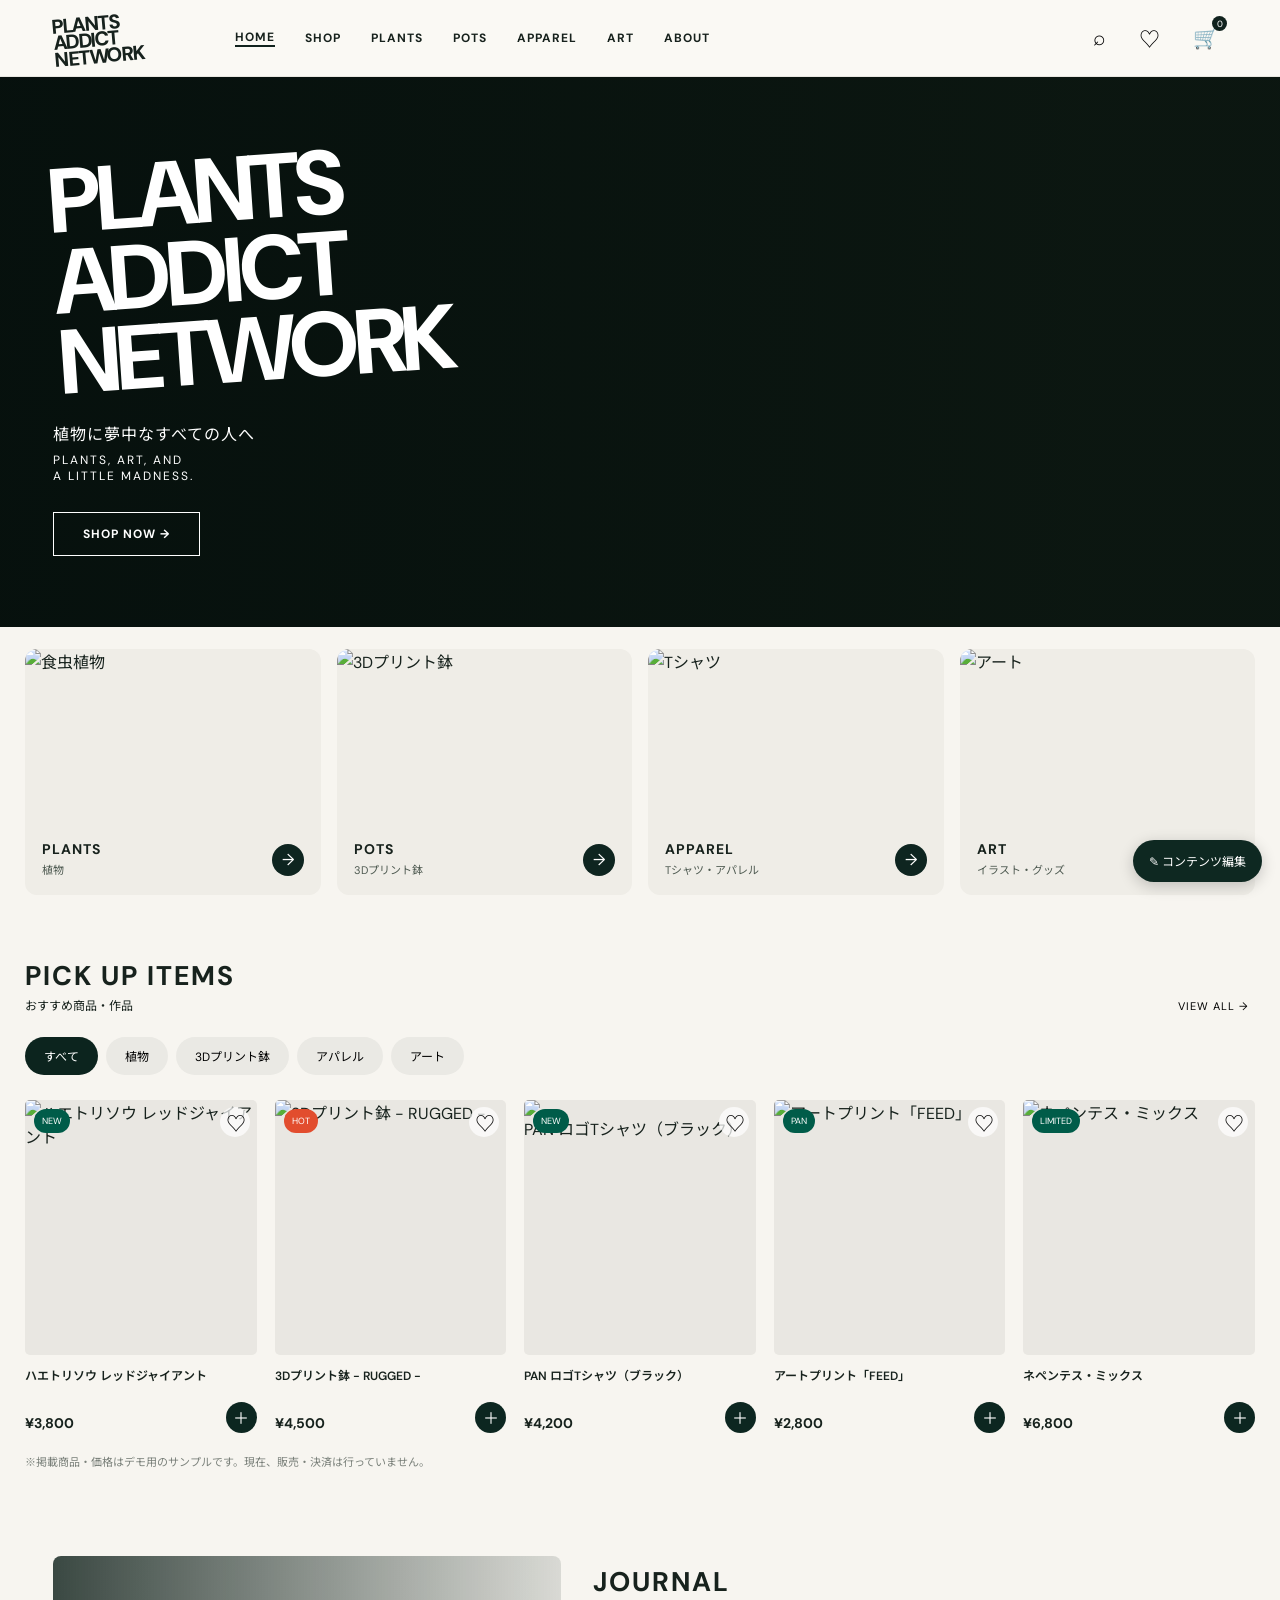
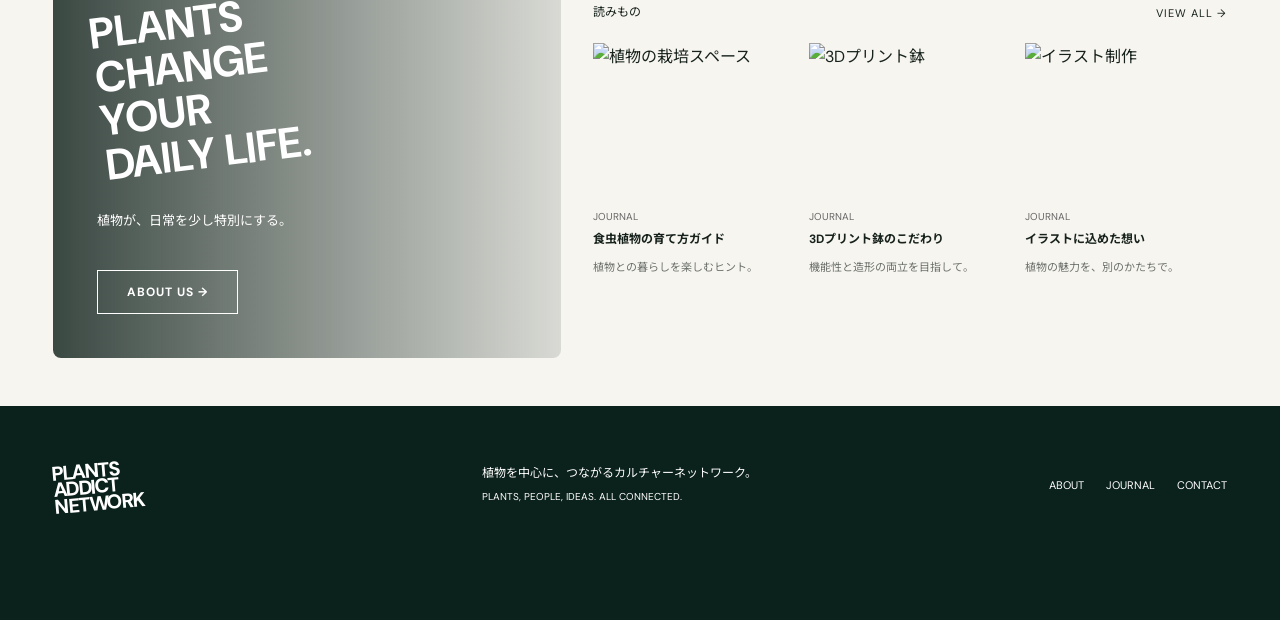
==== index.html @ 1c15adb9 "Add files via upload" ====
<!doctype html>
<html lang="ja"><head><meta charset="utf-8"><meta name="viewport" content="width=device-width,initial-scale=1"><meta name="theme-color" content="#f7f5f0"><meta name="description" content="PLANTS ADDICT NETWORK — 植物に夢中なすべての人へ。植物、3Dプリント鉢、アパレル、アート。"><title>PLANTS ADDICT NETWORK | PAN</title><link rel="preconnect" href="https://fonts.googleapis.com"><link rel="preconnect" href="https://fonts.gstatic.com" crossorigin><link href="https://fonts.googleapis.com/css2?family=DM+Sans:wght@400;500;600;700;800&family=Noto+Sans+JP:wght@400;500;600;700&display=swap" rel="stylesheet"><style>
:root{--ink:#10221d;--cream:#f7f5f0;--muted:#6b736d;--line:#e4e3dc;--green:#0e2821;--accent:#d8e7d5}*{box-sizing:border-box}html{scroll-behavior:smooth}body{margin:0;background:var(--cream);color:#17221d;font-family:'DM Sans','Noto Sans JP',sans-serif}button,input,textarea{font:inherit}button{cursor:pointer}a{color:inherit;text-decoration:none}img{display:block;width:100%;object-fit:cover}.wrap{max-width:1230px;margin:auto;padding:0 28px}.header{position:sticky;top:0;z-index:50;background:#faf9f5ed;backdrop-filter:blur(12px);border-bottom:1px solid #e8e7e0}.head-inner{height:76px;display:flex;align-items:center;gap:45px}.logo{font-size:20px;font-weight:800;letter-spacing:-1.5px;line-height:.82;transform:rotate(-5deg);display:inline-block;min-width:137px}.nav{display:flex;align-items:center;gap:30px;font-size:12px;font-weight:700;letter-spacing:1px}.nav a:hover,.nav a.active{border-bottom:2px solid var(--ink)}.head-actions{margin-left:auto;display:flex;align-items:center;gap:17px}.iconbtn{border:0;background:transparent;padding:8px;font-size:21px;position:relative}.count{position:absolute;top:0;right:0;background:var(--ink);color:#fff;border-radius:100%;font-size:9px;min-width:15px;height:15px;display:grid;place-items:center}.mobile-menu{display:none}.hero{height:min(550px,50vw);min-height:430px;background:#0c1711;position:relative;color:#fff;overflow:hidden}.hero:before{content:'';position:absolute;inset:0;background:linear-gradient(90deg,#06100de8 0%,#06100da8 30%,#06100d12 85%),url('assets/hero.webp') center 48%/cover}.hero-content{position:relative;z-index:1;height:100%;display:flex;flex-direction:column;justify-content:center;align-items:flex-start}.hero h1{font-size:clamp(49px,7.1vw,100px);line-height:.89;letter-spacing:-5px;transform:rotate(-4deg);margin:0 0 30px;font-weight:800}.hero p{font-size:16px;letter-spacing:1px;margin:0 0 7px}.hero small{letter-spacing:2px;font-size:12px}.outline{margin-top:28px;padding:13px 29px;background:transparent;border:1px solid #fff;color:#fff;font-size:12px;font-weight:700;letter-spacing:1px}.outline:hover{background:white;color:#10221d}.categories{padding:22px 0 35px;display:grid;grid-template-columns:repeat(4,1fr);gap:16px}.category{border-radius:12px;overflow:hidden;background:#efede7;cursor:pointer;transition:transform .2s}.category:hover{transform:translateY(-3px)}.category img{height:175px}.category-info{padding:16px 17px;display:flex;justify-content:space-between;align-items:center}.category-info strong{display:block;font-size:14px;letter-spacing:1px}.category-info small{font-size:11px;color:#4d5950}.round-arrow{background:#0e2520;color:white;width:32px;height:32px;border-radius:50%;display:grid;place-items:center}.section{padding:28px 0 58px}.section-heading{display:flex;align-items:end;justify-content:space-between;margin-bottom:23px}.section-heading h2{font-size:27px;letter-spacing:2px;margin:0}.section-heading p{font-size:12px;margin:3px 0 0}.text-link{font-size:11px;letter-spacing:1px;background:none;border:0}.products{display:grid;grid-template-columns:repeat(5,minmax(0,1fr));gap:18px}.product-img{position:relative;overflow:hidden;background:#e9e7e2;border-radius:5px}.product-img img{aspect-ratio:1/1.1}.pill{position:absolute;top:9px;left:9px;background:#005c49;color:white;border-radius:20px;font-size:9px;padding:6px 8px}.pill.hot{background:#e24d2e}.fav{position:absolute;right:7px;top:7px;background:#ffffffb9;border:0;border-radius:50%;font-size:20px;width:30px;height:30px}.fav.selected{color:#c13b30}.product-info{padding-top:12px;position:relative;padding-right:25px}.product-info h3{font-size:12px;font-weight:600;min-height:37px;margin:0 0 8px;line-height:1.55}.product-info b{font-size:14px}.cart-add{position:absolute;right:0;bottom:0;background:#0c2620;color:#fff;border:0;border-radius:50%;width:31px;height:31px}.split{display:grid;grid-template-columns:1fr 1.25fr;gap:32px;margin-top:18px}.about{min-height:355px;background:linear-gradient(90deg,#081a14c9,#081a1420),url('assets/about.webp') center/cover;border-radius:8px;color:#fff;display:flex;flex-direction:column;justify-content:center;align-items:flex-start;padding:44px}.about h2{font-size:43px;line-height:1.02;transform:rotate(-7deg);margin:0 0 22px}.about p{font-size:13px}.journal{padding:8px 0}.journal-grid{display:grid;grid-template-columns:repeat(3,1fr);gap:14px}.journal-grid img{aspect-ratio:1.3}.journal-grid time{display:block;color:#666;font-size:10px;margin:12px 0 6px}.journal-grid h3{font-size:12px;margin:0 0 7px}.journal-grid p{font-size:11px;color:#6d726d;line-height:1.7}.footer{background:#0b211b;color:#fff;margin-top:48px;padding:44px 0 100px}.foot-flex{display:flex;align-items:center;gap:35px;justify-content:space-between}.foot-flex p{font-size:12px;line-height:1.9}.foot-links{display:flex;gap:22px;font-size:11px}.bottomnav{display:none}.drawer-bg{position:fixed;inset:0;background:#0008;z-index:70;display:none}.drawer-bg.open{display:block}.drawer{position:absolute;right:0;top:0;bottom:0;width:min(420px,92vw);background:#faf9f5;padding:25px;overflow:auto}.drawer h2{font-size:20px}.drawer-close{float:right;border:0;background:none;font-size:28px}.cartline{display:flex;gap:15px;border-bottom:1px solid var(--line);padding:14px 0}.cartline img{width:75px;height:75px}.cartline strong{font-size:12px}.cartline button{border:0;background:none;text-decoration:underline;font-size:11px}.notice{padding:14px;background:#e8eee7;font-size:12px;line-height:1.7;border-radius:8px}.searchbar{width:100%;padding:13px;border:1px solid #d2d5cf;background:white;border-radius:8px;margin:10px 0 22px}.filterbar{display:flex;gap:8px;flex-wrap:wrap;margin-bottom:25px}.filter{border:0;border-radius:22px;padding:10px 19px;background:#eae9e4;font-size:12px}.filter.active{background:#0c241e;color:white}.hidden{display:none!important}.editpanel{position:fixed;bottom:18px;right:18px;z-index:65;background:#fff;box-shadow:0 7px 28px #0003;border-radius:12px;padding:17px;max-width:315px;max-height:85vh;overflow:auto;display:none}.editpanel.open{display:block}.editpanel label{display:block;font-size:11px;margin-top:10px}.editpanel input,.editpanel textarea{width:100%;padding:8px;border:1px solid #ddd;border-radius:5px}.editpanel button{padding:9px 12px;margin-top:12px;border:0;background:#0e2821;color:#fff;border-radius:5px}.edit-fab{position:fixed;bottom:18px;right:18px;z-index:64;border:0;border-radius:30px;padding:12px 16px;background:#0e2821;color:white;box-shadow:0 4px 15px #0003;font-size:12px}.mobilemenu{display:none}.toast{position:fixed;left:50%;bottom:90px;transform:translateX(-50%);background:#0e2821;color:#fff;padding:12px 18px;border-radius:20px;font-size:12px;z-index:100;opacity:0;transition:opacity .2s;pointer-events:none}.toast.show{opacity:1}
@media(max-width:800px){.wrap{padding:0 17px}.head-inner{height:72px;gap:8px}.logo{font-size:16px;min-width:105px}.nav{display:none}.head-actions{gap:8px}.mobile-menu{display:inline-block}.hero{height:480px;min-height:0}.hero:before{background:linear-gradient(90deg,#06100dce,#06100d25),url('assets/hero.webp') 55% center/cover}.hero h1{font-size:clamp(51px,12vw,76px);letter-spacing:-3px}.hero p{font-size:13px}.categories{gap:10px;padding:18px 0 30px}.category{background:none;border-radius:0;text-align:center}.category img{height:auto;aspect-ratio:1;border-radius:50%}.category-info{padding:8px 0;display:block}.category-info strong{font-size:10px}.category-info small{font-size:9px}.round-arrow{display:none}.section{padding:18px 0 42px}.section-heading h2{font-size:23px}.products{grid-template-columns:repeat(2,minmax(0,1fr));gap:22px 13px}.product-img img{aspect-ratio:1/1.05}.split{grid-template-columns:1fr;gap:25px}.about{min-height:270px}.journal-grid{grid-template-columns:repeat(2,1fr)}.journal-grid article:last-child{display:none}.footer{padding:40px 0 110px}.foot-flex{display:block}.foot-links{margin-top:25px;flex-wrap:wrap}.bottomnav{display:flex;position:fixed;bottom:0;left:0;right:0;z-index:60;background:#faf9f7;border-top:1px solid #ddd;justify-content:space-around;padding:8px 3px max(9px,env(safe-area-inset-bottom))}.bottomnav button{border:0;background:none;display:flex;align-items:center;flex-direction:column;gap:2px;font-size:9px;color:#16221d}.bottomnav span{font-size:20px}.edit-fab{bottom:80px}.editpanel{bottom:80px}.mobilemenu{display:flex;position:absolute;top:72px;left:0;right:0;background:#faf9f5;flex-direction:column;padding:18px 28px;gap:20px;box-shadow:0 12px 20px #0002;font-size:13px;font-weight:700}.mobilemenu.open{display:flex}}
</style></head><body>
<header class="header"><div class="wrap head-inner"><a href="#home" class="logo">PLANTS<br>ADDICT<br>NETWORK</a><nav class="nav"><a href="#home" class="active">HOME</a><a href="#shop">SHOP</a><a href="#plants">PLANTS</a><a href="#pots">POTS</a><a href="#apparel">APPAREL</a><a href="#art">ART</a><a href="#about">ABOUT</a></nav><div class="head-actions"><button class="iconbtn" aria-label="検索" onclick="showSearch()">⌕</button><button class="iconbtn" aria-label="お気に入り" onclick="showFavorites()">♡</button><button class="iconbtn" aria-label="カート" onclick="openCart()">🛒<span class="count" id="cartcount">0</span></button><button class="iconbtn mobile-menu" aria-label="メニュー" onclick="toggleMenu()">☰</button></div></div><div id="mobilemenu" class="mobilemenu hidden"><a href="#home">HOME</a><a href="#shop">SHOP</a><a href="#plants">PLANTS</a><a href="#pots">POTS</a><a href="#apparel">APPAREL</a><a href="#art">ART</a><a href="#about">ABOUT</a></div></header>
<main id="home"><section class="hero"><div class="wrap hero-content"><h1>PLANTS<br>ADDICT<br>NETWORK</h1><p id="hero-jp">植物に夢中なすべての人へ</p><small>PLANTS, ART, AND<br>A LITTLE MADNESS.</small><a class="outline" href="#shop">SHOP NOW →</a></div></section><section class="wrap categories" aria-label="商品カテゴリー"><a class="category" href="#shop" onclick="setFilter('plants')"><img src="assets/plants-cat.webp" alt="食虫植物"><div class="category-info"><div><strong>PLANTS</strong><small>植物</small></div><span class="round-arrow">→</span></div></a><a class="category" href="#shop" onclick="setFilter('pots')"><img src="assets/pots-cat.webp" alt="3Dプリント鉢"><div class="category-info"><div><strong>POTS</strong><small>3Dプリント鉢</small></div><span class="round-arrow">→</span></div></a><a class="category" href="#shop" onclick="setFilter('apparel')"><img src="assets/apparel-cat.webp" alt="Tシャツ"><div class="category-info"><div><strong>APPAREL</strong><small>Tシャツ・アパレル</small></div><span class="round-arrow">→</span></div></a><a class="category" href="#shop" onclick="setFilter('art')"><img src="assets/art-cat.webp" alt="アート"><div class="category-info"><div><strong>ART</strong><small>イラスト・グッズ</small></div><span class="round-arrow">→</span></div></a></section>
<section class="wrap section" id="shop"><div class="section-heading"><div><h2>PICK UP ITEMS</h2><p>おすすめ商品・作品</p></div><button class="text-link" onclick="setFilter('all')">VIEW ALL →</button></div><div class="filterbar" id="filters"><button class="filter active" data-filter="all">すべて</button><button class="filter" data-filter="plants">植物</button><button class="filter" data-filter="pots">3Dプリント鉢</button><button class="filter" data-filter="apparel">アパレル</button><button class="filter" data-filter="art">アート</button></div><div class="products" id="products"></div><p style="font-size:11px;color:#7a807a;margin-top:20px">※掲載商品・価格はデモ用のサンプルです。現在、販売・決済は行っていません。</p></section>
<div class="wrap split"><section class="about" id="about"><h2>PLANTS<br>CHANGE<br>YOUR<br>DAILY LIFE.</h2><p id="about-text">植物が、日常を少し特別にする。</p><a href="#journal" class="outline">ABOUT US →</a></section><section class="journal" id="journal"><div class="section-heading"><div><h2>JOURNAL</h2><p>読みもの</p></div><span class="text-link">VIEW ALL →</span></div><div class="journal-grid"><article><img src="assets/journal-1.webp" alt="植物の栽培スペース"><time>JOURNAL</time><h3>食虫植物の育て方ガイド</h3><p>植物との暮らしを楽しむヒント。</p></article><article><img src="assets/journal-2.webp" alt="3Dプリント鉢"><time>JOURNAL</time><h3>3Dプリント鉢のこだわり</h3><p>機能性と造形の両立を目指して。</p></article><article><img src="assets/journal-3.webp" alt="イラスト制作"><time>JOURNAL</time><h3>イラストに込めた想い</h3><p>植物の魅力を、別のかたちで。</p></article></div></section></div></main>
<footer class="footer"><div class="wrap foot-flex"><a href="#home" class="logo">PLANTS<br>ADDICT<br>NETWORK</a><p>植物を中心に、つながるカルチャーネットワーク。<br><small>PLANTS, PEOPLE, IDEAS. ALL CONNECTED.</small></p><div class="foot-links"><a href="#about">ABOUT</a><a href="#journal">JOURNAL</a><a href="mailto:hello@example.com" onclick="event.preventDefault();toast('お問い合わせ先は公開前に設定してください')">CONTACT</a></div></div></footer>
<nav class="bottomnav"><button onclick="location.hash='home'"><span>⌂</span>ホーム</button><button onclick="showSearch()"><span>⌕</span>さがす</button><button onclick="location.hash='shop';setFilter('all')"><span>▦</span>カテゴリ</button><button onclick="location.hash='journal'"><span>▤</span>読みもの</button><button onclick="openCart()"><span>🛒</span>カート</button></nav>
<div class="drawer-bg" id="drawerbg" onclick="if(event.target===this)closeDrawer()"><aside class="drawer"><button class="drawer-close" onclick="closeDrawer()">×</button><div id="drawerbody"></div></aside></div><button class="edit-fab" id="editfab" onclick="toggleEdit()">✎ コンテンツ編集</button><aside class="editpanel" id="editpanel"><strong>サイトの内容を編集</strong><p style="font-size:11px">変更内容はこのブラウザに保存されます。公開サイト全体には反映されません。</p><label>トップのメッセージ<input id="edit-hero"></label><label>ABOUTの文章<textarea id="edit-about" rows="2"></textarea></label><label>商品を選択<select id="edit-product" onchange="loadProductEdit()" style="width:100%;padding:8px"></select></label><label>商品名<input id="edit-name"></label><label>表示価格（円）<input id="edit-price" type="number"></label><label>画像を差し替え<input id="edit-image" type="file" accept="image/*"></label><button onclick="saveEdit()">変更を保存</button> <button onclick="toggleEdit()">閉じる</button><button style="background:#8d4035" onclick="resetEdit()">デモに戻す</button></aside><div class="toast" id="toast"></div>
<script>
const defaults=[{id:1,name:'ハエトリソウ レッドジャイアント',price:3800,img:'assets/flytrap.webp',cat:'plants',tag:'NEW'},{id:2,name:'3Dプリント鉢 - RUGGED -',price:4500,img:'assets/pot.webp',cat:'pots',tag:'HOT'},{id:3,name:'PAN ロゴTシャツ（ブラック）',price:4200,img:'assets/shirt.webp',cat:'apparel',tag:'NEW'},{id:4,name:'アートプリント「FEED」',price:2800,img:'assets/print.webp',cat:'art',tag:''},{id:5,name:'ネペンテス・ミックス',price:6800,img:'assets/nepenthes.webp',cat:'plants',tag:'LIMITED'}];
let products=JSON.parse(localStorage.getItem('pan-products')||'null')||structuredClone(defaults),cart=[],favs=new Set(),filter='all',search='';let content=JSON.parse(localStorage.getItem('pan-content')||'{}');function init(){document.getElementById('hero-jp').textContent=content.hero||'植物に夢中なすべての人へ';document.getElementById('about-text').textContent=content.about||'植物が、日常を少し特別にする。';render();const sel=document.getElementById('edit-product');sel.innerHTML=products.map(p=>`<option value="${p.id}">${p.name}</option>`).join('');loadProductEdit()};function render(){let list=products.filter(p=>(filter==='all'||p.cat===filter)&&p.name.toLowerCase().includes(search.toLowerCase()));document.getElementById('products').innerHTML=list.length?list.map(p=>`<article class="product"><div class="product-img"><img src="${p.img}" alt="${escapeHTML(p.name)}"><span class="pill ${p.tag==='HOT'?'hot':''}">${p.tag||'PAN'}</span><button class="fav ${favs.has(p.id)?'selected':''}" aria-label="お気に入り" onclick="toggleFav(${p.id})">${favs.has(p.id)?'♥':'♡'}</button></div><div class="product-info"><h3>${escapeHTML(p.name)}</h3><b>¥${Number(p.price).toLocaleString('ja-JP')}</b><button class="cart-add" aria-label="デモカートに追加" onclick="addCart(${p.id})">＋</button></div></article>`).join(''):'<p>該当する商品はありません。</p>';document.querySelectorAll('.filter').forEach(b=>b.classList.toggle('active',b.dataset.filter===filter))};function escapeHTML(t){return String(t).replace(/[&<>"']/g,c=>({'&':'&amp;','<':'&lt;','>':'&gt;','"':'&quot;',"'":'&#39;'}[c]))};function setFilter(v){filter=v;search='';render()};document.getElementById('filters').addEventListener('click',e=>{if(e.target.dataset.filter)setFilter(e.target.dataset.filter)});function addCart(id){cart.push(id);document.getElementById('cartcount').textContent=cart.length;toast('デモカートに追加しました')};function toggleFav(id){favs.has(id)?favs.delete(id):favs.add(id);render()};function openDrawer(html){document.getElementById('drawerbody').innerHTML=html;document.getElementById('drawerbg').classList.add('open')};function closeDrawer(){document.getElementById('drawerbg').classList.remove('open')};function openCart(){const total=cart.reduce((a,id)=>a+(products.find(p=>p.id===id)?.price||0),0);openDrawer(`<h2>DEMO CART (${cart.length})</h2><p class="notice">これは操作確認用のデモです。注文・決済はできません。</p>${cart.length?cart.map((id,i)=>{const p=products.find(p=>p.id===id);return `<div class="cartline"><img src="${p.img}"><div><strong>${escapeHTML(p.name)}</strong><p>¥${p.price.toLocaleString()}</p><button onclick="removeCart(${i})">削除</button></div></div>`}).join('')+'<h3>合計 ¥'+total.toLocaleString()+'</h3>':'<p>カートは空です。</p>'}`)};function removeCart(i){cart.splice(i,1);document.getElementById('cartcount').textContent=cart.length;openCart()};function showFavorites(){openDrawer('<h2>FAVORITES</h2>'+(!favs.size?'<p>お気に入りはまだありません。</p>':products.filter(p=>favs.has(p.id)).map(p=>`<div class="cartline"><img src="${p.img}"><strong>${escapeHTML(p.name)}</strong></div>`).join('')))};function showSearch(){openDrawer('<h2>SEARCH</h2><input class="searchbar" placeholder="植物や商品を検索" id="searchinput" oninput="search=this.value;render()" autofocus><p>入力すると商品一覧が絞り込まれます。</p><button class="filter" onclick="closeDrawer();location.hash=\'shop\'">商品を見る →</button>');setTimeout(()=>document.getElementById('searchinput')?.focus(),100)};function toggleMenu(){document.getElementById('mobilemenu').classList.toggle('hidden')};document.getElementById('mobilemenu').addEventListener('click',()=>document.getElementById('mobilemenu').classList.add('hidden'));function toast(s){let t=document.getElementById('toast');t.textContent=s;t.classList.add('show');setTimeout(()=>t.classList.remove('show'),2400)};function toggleEdit(){const p=document.getElementById('editpanel');p.classList.toggle('open');document.getElementById('editfab').classList.toggle('hidden',p.classList.contains('open'));document.getElementById('edit-hero').value=content.hero||'植物に夢中なすべての人へ';document.getElementById('edit-about').value=content.about||'植物が、日常を少し特別にする。'};function loadProductEdit(){let p=products.find(x=>x.id==document.getElementById('edit-product').value);if(!p)return;document.getElementById('edit-name').value=p.name;document.getElementById('edit-price').value=p.price;document.getElementById('edit-image').value=''};function saveEdit(){content={hero:document.getElementById('edit-hero').value,about:document.getElementById('edit-about').value};localStorage.setItem('pan-content',JSON.stringify(content));let p=products.find(x=>x.id==document.getElementById('edit-product').value);p.name=document.getElementById('edit-name').value;p.price=Number(document.getElementById('edit-price').value)||0;let file=document.getElementById('edit-image').files[0];if(file){if(file.size>1500000){toast('画像は1.5MB以下にしてください');return}let reader=new FileReader();reader.onload=()=>{p.img=reader.result;persist()};reader.readAsDataURL(file)}else persist()};function persist(){try{localStorage.setItem('pan-products',JSON.stringify(products));init();toast('このブラウザに保存しました')}catch(e){toast('保存容量を超えました。画像を小さくしてください')}};function resetEdit(){if(confirm('ブラウザに保存した変更を初期化しますか？')){localStorage.removeItem('pan-products');localStorage.removeItem('pan-content');location.reload()}};init();
</script></body></html>
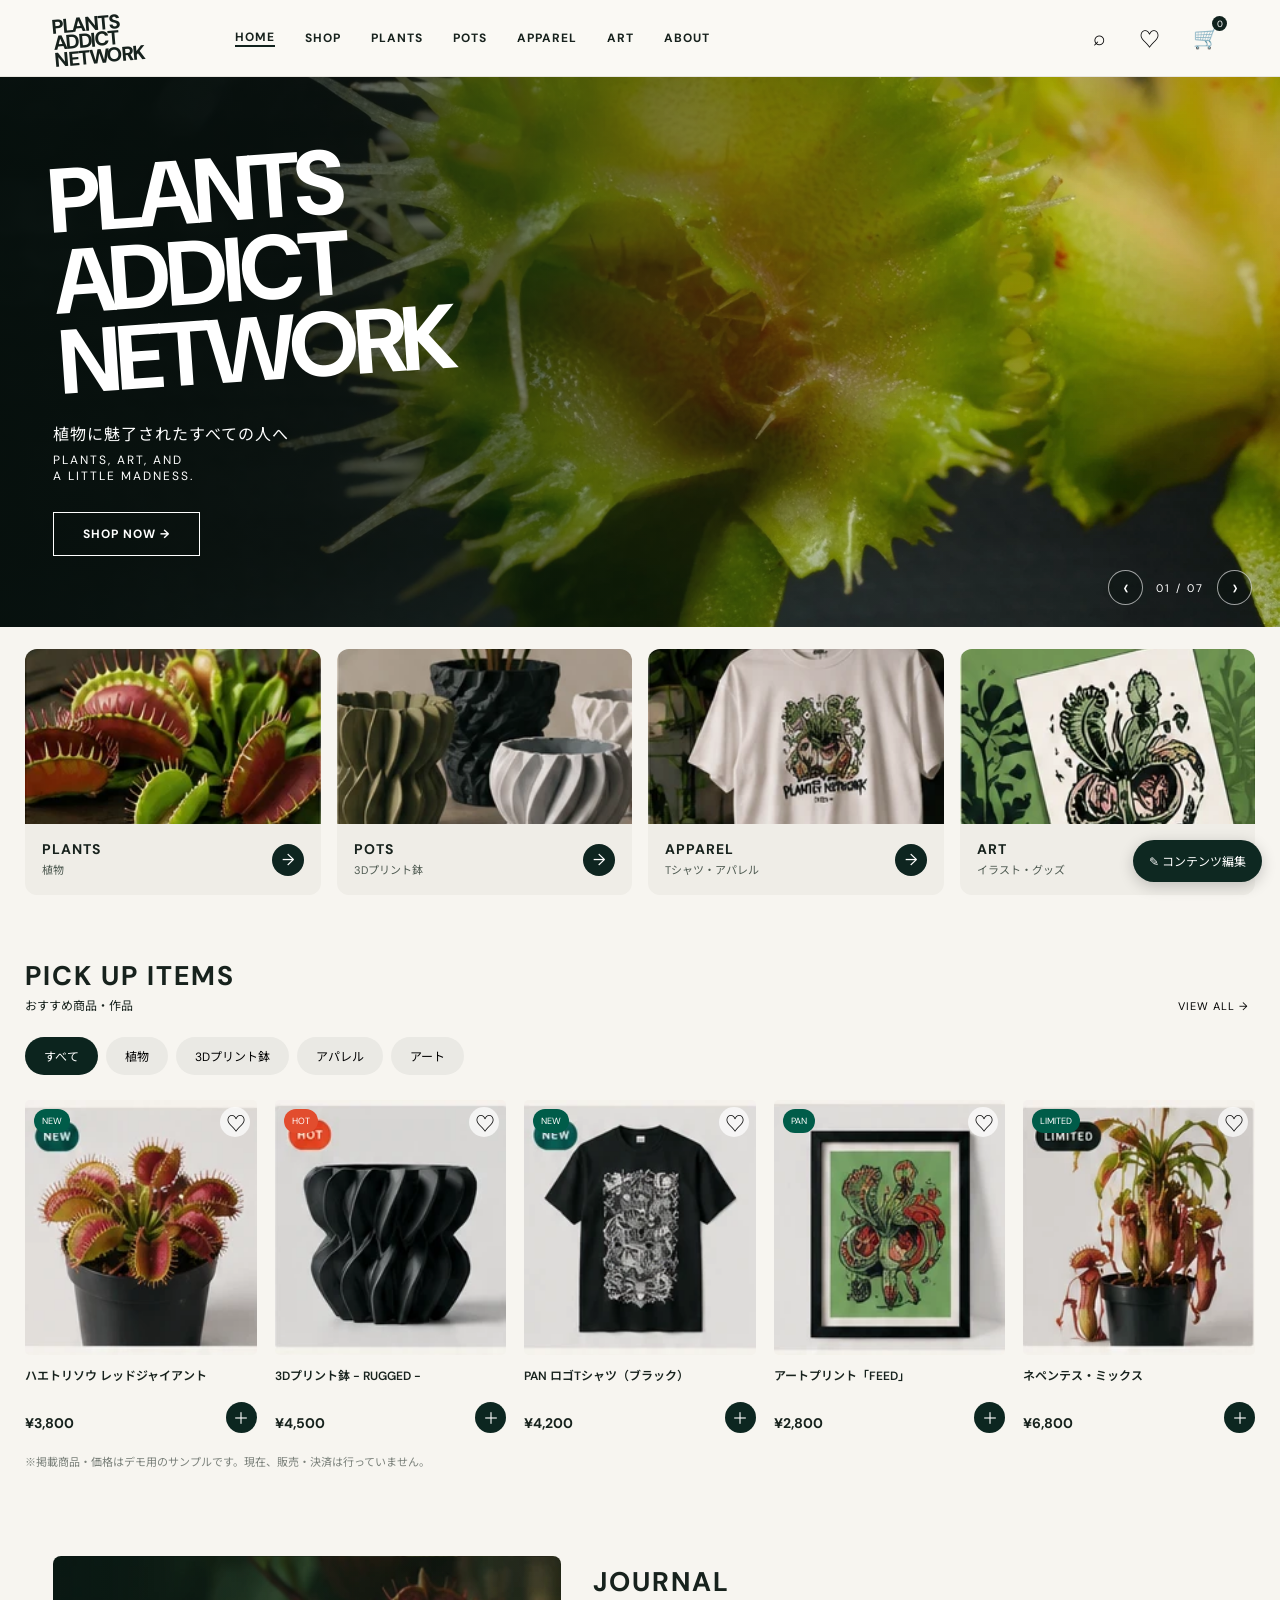
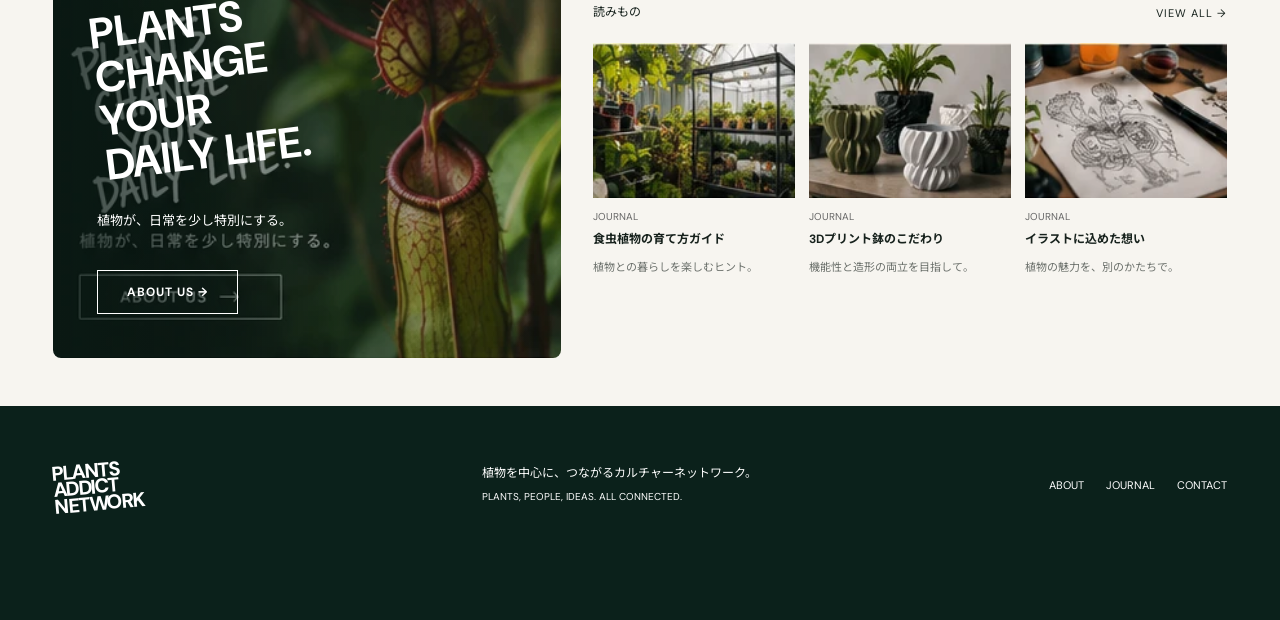
==== commit 38446c83: "Add files via upload" ====
--- a/index.html
+++ b/index.html
@@ -1,16 +1,23 @@
 <!doctype html>
-<html lang="ja"><head><meta charset="utf-8"><meta name="viewport" content="width=device-width,initial-scale=1"><meta name="theme-color" content="#f7f5f0"><meta name="description" content="PLANTS ADDICT NETWORK — 植物に夢中なすべての人へ。植物、3Dプリント鉢、アパレル、アート。"><title>PLANTS ADDICT NETWORK | PAN</title><link rel="preconnect" href="https://fonts.googleapis.com"><link rel="preconnect" href="https://fonts.gstatic.com" crossorigin><link href="https://fonts.googleapis.com/css2?family=DM+Sans:wght@400;500;600;700;800&family=Noto+Sans+JP:wght@400;500;600;700&display=swap" rel="stylesheet"><style>
-:root{--ink:#10221d;--cream:#f7f5f0;--muted:#6b736d;--line:#e4e3dc;--green:#0e2821;--accent:#d8e7d5}*{box-sizing:border-box}html{scroll-behavior:smooth}body{margin:0;background:var(--cream);color:#17221d;font-family:'DM Sans','Noto Sans JP',sans-serif}button,input,textarea{font:inherit}button{cursor:pointer}a{color:inherit;text-decoration:none}img{display:block;width:100%;object-fit:cover}.wrap{max-width:1230px;margin:auto;padding:0 28px}.header{position:sticky;top:0;z-index:50;background:#faf9f5ed;backdrop-filter:blur(12px);border-bottom:1px solid #e8e7e0}.head-inner{height:76px;display:flex;align-items:center;gap:45px}.logo{font-size:20px;font-weight:800;letter-spacing:-1.5px;line-height:.82;transform:rotate(-5deg);display:inline-block;min-width:137px}.nav{display:flex;align-items:center;gap:30px;font-size:12px;font-weight:700;letter-spacing:1px}.nav a:hover,.nav a.active{border-bottom:2px solid var(--ink)}.head-actions{margin-left:auto;display:flex;align-items:center;gap:17px}.iconbtn{border:0;background:transparent;padding:8px;font-size:21px;position:relative}.count{position:absolute;top:0;right:0;background:var(--ink);color:#fff;border-radius:100%;font-size:9px;min-width:15px;height:15px;display:grid;place-items:center}.mobile-menu{display:none}.hero{height:min(550px,50vw);min-height:430px;background:#0c1711;position:relative;color:#fff;overflow:hidden}.hero:before{content:'';position:absolute;inset:0;background:linear-gradient(90deg,#06100de8 0%,#06100da8 30%,#06100d12 85%),url('assets/hero.webp') center 48%/cover}.hero-content{position:relative;z-index:1;height:100%;display:flex;flex-direction:column;justify-content:center;align-items:flex-start}.hero h1{font-size:clamp(49px,7.1vw,100px);line-height:.89;letter-spacing:-5px;transform:rotate(-4deg);margin:0 0 30px;font-weight:800}.hero p{font-size:16px;letter-spacing:1px;margin:0 0 7px}.hero small{letter-spacing:2px;font-size:12px}.outline{margin-top:28px;padding:13px 29px;background:transparent;border:1px solid #fff;color:#fff;font-size:12px;font-weight:700;letter-spacing:1px}.outline:hover{background:white;color:#10221d}.categories{padding:22px 0 35px;display:grid;grid-template-columns:repeat(4,1fr);gap:16px}.category{border-radius:12px;overflow:hidden;background:#efede7;cursor:pointer;transition:transform .2s}.category:hover{transform:translateY(-3px)}.category img{height:175px}.category-info{padding:16px 17px;display:flex;justify-content:space-between;align-items:center}.category-info strong{display:block;font-size:14px;letter-spacing:1px}.category-info small{font-size:11px;color:#4d5950}.round-arrow{background:#0e2520;color:white;width:32px;height:32px;border-radius:50%;display:grid;place-items:center}.section{padding:28px 0 58px}.section-heading{display:flex;align-items:end;justify-content:space-between;margin-bottom:23px}.section-heading h2{font-size:27px;letter-spacing:2px;margin:0}.section-heading p{font-size:12px;margin:3px 0 0}.text-link{font-size:11px;letter-spacing:1px;background:none;border:0}.products{display:grid;grid-template-columns:repeat(5,minmax(0,1fr));gap:18px}.product-img{position:relative;overflow:hidden;background:#e9e7e2;border-radius:5px}.product-img img{aspect-ratio:1/1.1}.pill{position:absolute;top:9px;left:9px;background:#005c49;color:white;border-radius:20px;font-size:9px;padding:6px 8px}.pill.hot{background:#e24d2e}.fav{position:absolute;right:7px;top:7px;background:#ffffffb9;border:0;border-radius:50%;font-size:20px;width:30px;height:30px}.fav.selected{color:#c13b30}.product-info{padding-top:12px;position:relative;padding-right:25px}.product-info h3{font-size:12px;font-weight:600;min-height:37px;margin:0 0 8px;line-height:1.55}.product-info b{font-size:14px}.cart-add{position:absolute;right:0;bottom:0;background:#0c2620;color:#fff;border:0;border-radius:50%;width:31px;height:31px}.split{display:grid;grid-template-columns:1fr 1.25fr;gap:32px;margin-top:18px}.about{min-height:355px;background:linear-gradient(90deg,#081a14c9,#081a1420),url('assets/about.webp') center/cover;border-radius:8px;color:#fff;display:flex;flex-direction:column;justify-content:center;align-items:flex-start;padding:44px}.about h2{font-size:43px;line-height:1.02;transform:rotate(-7deg);margin:0 0 22px}.about p{font-size:13px}.journal{padding:8px 0}.journal-grid{display:grid;grid-template-columns:repeat(3,1fr);gap:14px}.journal-grid img{aspect-ratio:1.3}.journal-grid time{display:block;color:#666;font-size:10px;margin:12px 0 6px}.journal-grid h3{font-size:12px;margin:0 0 7px}.journal-grid p{font-size:11px;color:#6d726d;line-height:1.7}.footer{background:#0b211b;color:#fff;margin-top:48px;padding:44px 0 100px}.foot-flex{display:flex;align-items:center;gap:35px;justify-content:space-between}.foot-flex p{font-size:12px;line-height:1.9}.foot-links{display:flex;gap:22px;font-size:11px}.bottomnav{display:none}.drawer-bg{position:fixed;inset:0;background:#0008;z-index:70;display:none}.drawer-bg.open{display:block}.drawer{position:absolute;right:0;top:0;bottom:0;width:min(420px,92vw);background:#faf9f5;padding:25px;overflow:auto}.drawer h2{font-size:20px}.drawer-close{float:right;border:0;background:none;font-size:28px}.cartline{display:flex;gap:15px;border-bottom:1px solid var(--line);padding:14px 0}.cartline img{width:75px;height:75px}.cartline strong{font-size:12px}.cartline button{border:0;background:none;text-decoration:underline;font-size:11px}.notice{padding:14px;background:#e8eee7;font-size:12px;line-height:1.7;border-radius:8px}.searchbar{width:100%;padding:13px;border:1px solid #d2d5cf;background:white;border-radius:8px;margin:10px 0 22px}.filterbar{display:flex;gap:8px;flex-wrap:wrap;margin-bottom:25px}.filter{border:0;border-radius:22px;padding:10px 19px;background:#eae9e4;font-size:12px}.filter.active{background:#0c241e;color:white}.hidden{display:none!important}.editpanel{position:fixed;bottom:18px;right:18px;z-index:65;background:#fff;box-shadow:0 7px 28px #0003;border-radius:12px;padding:17px;max-width:315px;max-height:85vh;overflow:auto;display:none}.editpanel.open{display:block}.editpanel label{display:block;font-size:11px;margin-top:10px}.editpanel input,.editpanel textarea{width:100%;padding:8px;border:1px solid #ddd;border-radius:5px}.editpanel button{padding:9px 12px;margin-top:12px;border:0;background:#0e2821;color:#fff;border-radius:5px}.edit-fab{position:fixed;bottom:18px;right:18px;z-index:64;border:0;border-radius:30px;padding:12px 16px;background:#0e2821;color:white;box-shadow:0 4px 15px #0003;font-size:12px}.mobilemenu{display:none}.toast{position:fixed;left:50%;bottom:90px;transform:translateX(-50%);background:#0e2821;color:#fff;padding:12px 18px;border-radius:20px;font-size:12px;z-index:100;opacity:0;transition:opacity .2s;pointer-events:none}.toast.show{opacity:1}
-@media(max-width:800px){.wrap{padding:0 17px}.head-inner{height:72px;gap:8px}.logo{font-size:16px;min-width:105px}.nav{display:none}.head-actions{gap:8px}.mobile-menu{display:inline-block}.hero{height:480px;min-height:0}.hero:before{background:linear-gradient(90deg,#06100dce,#06100d25),url('assets/hero.webp') 55% center/cover}.hero h1{font-size:clamp(51px,12vw,76px);letter-spacing:-3px}.hero p{font-size:13px}.categories{gap:10px;padding:18px 0 30px}.category{background:none;border-radius:0;text-align:center}.category img{height:auto;aspect-ratio:1;border-radius:50%}.category-info{padding:8px 0;display:block}.category-info strong{font-size:10px}.category-info small{font-size:9px}.round-arrow{display:none}.section{padding:18px 0 42px}.section-heading h2{font-size:23px}.products{grid-template-columns:repeat(2,minmax(0,1fr));gap:22px 13px}.product-img img{aspect-ratio:1/1.05}.split{grid-template-columns:1fr;gap:25px}.about{min-height:270px}.journal-grid{grid-template-columns:repeat(2,1fr)}.journal-grid article:last-child{display:none}.footer{padding:40px 0 110px}.foot-flex{display:block}.foot-links{margin-top:25px;flex-wrap:wrap}.bottomnav{display:flex;position:fixed;bottom:0;left:0;right:0;z-index:60;background:#faf9f7;border-top:1px solid #ddd;justify-content:space-around;padding:8px 3px max(9px,env(safe-area-inset-bottom))}.bottomnav button{border:0;background:none;display:flex;align-items:center;flex-direction:column;gap:2px;font-size:9px;color:#16221d}.bottomnav span{font-size:20px}.edit-fab{bottom:80px}.editpanel{bottom:80px}.mobilemenu{display:flex;position:absolute;top:72px;left:0;right:0;background:#faf9f5;flex-direction:column;padding:18px 28px;gap:20px;box-shadow:0 12px 20px #0002;font-size:13px;font-weight:700}.mobilemenu.open{display:flex}}
+<html lang="ja"><head><meta charset="utf-8"><meta name="viewport" content="width=device-width,initial-scale=1"><meta name="theme-color" content="#f7f5f0"><meta name="description" content="PLANTS ADDICT NETWORK — 植物に魅了されたすべての人へ。植物、3Dプリント鉢、アパレル、アート。"><title>PLANTS ADDICT NETWORK | PAN</title><link rel="preconnect" href="https://fonts.googleapis.com"><link rel="preconnect" href="https://fonts.gstatic.com" crossorigin><link href="https://fonts.googleapis.com/css2?family=DM+Sans:wght@400;500;600;700;800&family=Noto+Sans+JP:wght@400;500;600;700&display=swap" rel="stylesheet"><style>
+:root{--ink:#10221d;--cream:#f7f5f0;--muted:#6b736d;--line:#e4e3dc;--green:#0e2821;--accent:#d8e7d5}*{box-sizing:border-box}html{scroll-behavior:smooth}body{margin:0;background:var(--cream);color:#17221d;font-family:'DM Sans','Noto Sans JP',sans-serif}button,input,textarea{font:inherit}button{cursor:pointer}a{color:inherit;text-decoration:none}img{display:block;width:100%;object-fit:cover}.wrap{max-width:1230px;margin:auto;padding:0 28px}.header{position:sticky;top:0;z-index:50;background:#faf9f5ed;backdrop-filter:blur(12px);border-bottom:1px solid #e8e7e0}.head-inner{height:76px;display:flex;align-items:center;gap:45px}.logo{font-size:20px;font-weight:800;letter-spacing:-1.5px;line-height:.82;transform:rotate(-5deg);display:inline-block;min-width:137px}.nav{display:flex;align-items:center;gap:30px;font-size:12px;font-weight:700;letter-spacing:1px}.nav a:hover,.nav a.active{border-bottom:2px solid var(--ink)}.head-actions{margin-left:auto;display:flex;align-items:center;gap:17px}.iconbtn{border:0;background:transparent;padding:8px;font-size:21px;position:relative}.count{position:absolute;top:0;right:0;background:var(--ink);color:#fff;border-radius:100%;font-size:9px;min-width:15px;height:15px;display:grid;place-items:center}.mobile-menu{display:none}.hero{height:min(550px,50vw);min-height:430px;background:#0c1711;position:relative;color:#fff;overflow:hidden}.hero:before{content:'';position:absolute;inset:0;background:linear-gradient(90deg,#06100de8 0%,#06100da8 30%,#06100d12 85%)}.hero:before{z-index:1;pointer-events:none}.hero-slide{position:absolute;inset:0;background-position:center 48%;background-size:cover;opacity:0;transition:opacity 1.5s ease}.hero-slide.is-active{opacity:1}.hero-controls{position:absolute;bottom:22px;right:28px;z-index:3;display:flex;align-items:center;gap:13px}.hero-controls button{border:1px solid #ffffff99;background:#06100d66;color:white;border-radius:50%;width:35px;height:35px;font-size:22px;line-height:1;cursor:pointer}.hero-controls button:hover{background:#ffffff44}.hero-count{font-size:11px;letter-spacing:2px;color:white}.hero-content{position:relative;z-index:2;height:100%;display:flex;flex-direction:column;justify-content:center;align-items:flex-start}.hero h1{font-size:clamp(49px,7.1vw,100px);line-height:.89;letter-spacing:-5px;transform:rotate(-4deg);margin:0 0 30px;font-weight:800}.hero p{font-size:16px;letter-spacing:1px;margin:0 0 7px}.hero small{letter-spacing:2px;font-size:12px}.outline{margin-top:28px;padding:13px 29px;background:transparent;border:1px solid #fff;color:#fff;font-size:12px;font-weight:700;letter-spacing:1px}.outline:hover{background:white;color:#10221d}.categories{padding:22px 0 35px;display:grid;grid-template-columns:repeat(4,1fr);gap:16px}.category{border-radius:12px;overflow:hidden;background:#efede7;cursor:pointer;transition:transform .2s}.category:hover{transform:translateY(-3px)}.category img{height:175px}.category-info{padding:16px 17px;display:flex;justify-content:space-between;align-items:center}.category-info strong{display:block;font-size:14px;letter-spacing:1px}.category-info small{font-size:11px;color:#4d5950}.round-arrow{background:#0e2520;color:white;width:32px;height:32px;border-radius:50%;display:grid;place-items:center}.section{padding:28px 0 58px}.section-heading{display:flex;align-items:end;justify-content:space-between;margin-bottom:23px}.section-heading h2{font-size:27px;letter-spacing:2px;margin:0}.section-heading p{font-size:12px;margin:3px 0 0}.text-link{font-size:11px;letter-spacing:1px;background:none;border:0}.products{display:grid;grid-template-columns:repeat(5,minmax(0,1fr));gap:18px}.product-img{position:relative;overflow:hidden;background:#e9e7e2;border-radius:5px}.product-img img{aspect-ratio:1/1.1}.pill{position:absolute;top:9px;left:9px;background:#005c49;color:white;border-radius:20px;font-size:9px;padding:6px 8px}.pill.hot{background:#e24d2e}.fav{position:absolute;right:7px;top:7px;background:#ffffffb9;border:0;border-radius:50%;font-size:20px;width:30px;height:30px}.fav.selected{color:#c13b30}.product-info{padding-top:12px;position:relative;padding-right:25px}.product-info h3{font-size:12px;font-weight:600;min-height:37px;margin:0 0 8px;line-height:1.55}.product-info b{font-size:14px}.cart-add{position:absolute;right:0;bottom:0;background:#0c2620;color:#fff;border:0;border-radius:50%;width:31px;height:31px}.split{display:grid;grid-template-columns:1fr 1.25fr;gap:32px;margin-top:18px}.about{min-height:355px;background:linear-gradient(90deg,#081a14c9,#081a1420),url('assets/about.webp') center/cover;border-radius:8px;color:#fff;display:flex;flex-direction:column;justify-content:center;align-items:flex-start;padding:44px}.about h2{font-size:43px;line-height:1.02;transform:rotate(-7deg);margin:0 0 22px}.about p{font-size:13px}.journal{padding:8px 0}.journal-grid{display:grid;grid-template-columns:repeat(3,1fr);gap:14px}.journal-grid img{aspect-ratio:1.3}.journal-grid time{display:block;color:#666;font-size:10px;margin:12px 0 6px}.journal-grid h3{font-size:12px;margin:0 0 7px}.journal-grid p{font-size:11px;color:#6d726d;line-height:1.7}.footer{background:#0b211b;color:#fff;margin-top:48px;padding:44px 0 100px}.foot-flex{display:flex;align-items:center;gap:35px;justify-content:space-between}.foot-flex p{font-size:12px;line-height:1.9}.foot-links{display:flex;gap:22px;font-size:11px}.bottomnav{display:none}.drawer-bg{position:fixed;inset:0;background:#0008;z-index:70;display:none}.drawer-bg.open{display:block}.drawer{position:absolute;right:0;top:0;bottom:0;width:min(420px,92vw);background:#faf9f5;padding:25px;overflow:auto}.drawer h2{font-size:20px}.drawer-close{float:right;border:0;background:none;font-size:28px}.cartline{display:flex;gap:15px;border-bottom:1px solid var(--line);padding:14px 0}.cartline img{width:75px;height:75px}.cartline strong{font-size:12px}.cartline button{border:0;background:none;text-decoration:underline;font-size:11px}.notice{padding:14px;background:#e8eee7;font-size:12px;line-height:1.7;border-radius:8px}.searchbar{width:100%;padding:13px;border:1px solid #d2d5cf;background:white;border-radius:8px;margin:10px 0 22px}.filterbar{display:flex;gap:8px;flex-wrap:wrap;margin-bottom:25px}.filter{border:0;border-radius:22px;padding:10px 19px;background:#eae9e4;font-size:12px}.filter.active{background:#0c241e;color:white}.hidden{display:none!important}.editpanel{position:fixed;bottom:18px;right:18px;z-index:65;background:#fff;box-shadow:0 7px 28px #0003;border-radius:12px;padding:17px;max-width:315px;max-height:85vh;overflow:auto;display:none}.editpanel.open{display:block}.editpanel label{display:block;font-size:11px;margin-top:10px}.editpanel input,.editpanel textarea{width:100%;padding:8px;border:1px solid #ddd;border-radius:5px}.editpanel button{padding:9px 12px;margin-top:12px;border:0;background:#0e2821;color:#fff;border-radius:5px}.edit-fab{position:fixed;bottom:18px;right:18px;z-index:64;border:0;border-radius:30px;padding:12px 16px;background:#0e2821;color:white;box-shadow:0 4px 15px #0003;font-size:12px}.mobilemenu{display:none}.toast{position:fixed;left:50%;bottom:90px;transform:translateX(-50%);background:#0e2821;color:#fff;padding:12px 18px;border-radius:20px;font-size:12px;z-index:100;opacity:0;transition:opacity .2s;pointer-events:none}.toast.show{opacity:1}
+@media(max-width:800px){.wrap{padding:0 17px}.head-inner{height:72px;gap:8px}.logo{font-size:16px;min-width:105px}.nav{display:none}.head-actions{gap:8px}.mobile-menu{display:inline-block}.hero{height:480px;min-height:0}.hero:before{background:linear-gradient(90deg,#06100dce,#06100d25)}.hero-slide{background-position:55% center}.hero-controls{right:17px;bottom:18px}.hero h1{font-size:clamp(51px,12vw,76px);letter-spacing:-3px}.hero p{font-size:13px}.categories{gap:10px;padding:18px 0 30px}.category{background:none;border-radius:0;text-align:center}.category img{height:auto;aspect-ratio:1;border-radius:50%}.category-info{padding:8px 0;display:block}.category-info strong{font-size:10px}.category-info small{font-size:9px}.round-arrow{display:none}.section{padding:18px 0 42px}.section-heading h2{font-size:23px}.products{grid-template-columns:repeat(2,minmax(0,1fr));gap:22px 13px}.product-img img{aspect-ratio:1/1.05}.split{grid-template-columns:1fr;gap:25px}.about{min-height:270px}.journal-grid{grid-template-columns:repeat(2,1fr)}.journal-grid article:last-child{display:none}.footer{padding:40px 0 110px}.foot-flex{display:block}.foot-links{margin-top:25px;flex-wrap:wrap}.bottomnav{display:flex;position:fixed;bottom:0;left:0;right:0;z-index:60;background:#faf9f7;border-top:1px solid #ddd;justify-content:space-around;padding:8px 3px max(9px,env(safe-area-inset-bottom))}.bottomnav button{border:0;background:none;display:flex;align-items:center;flex-direction:column;gap:2px;font-size:9px;color:#16221d}.bottomnav span{font-size:20px}.edit-fab{bottom:80px}.editpanel{bottom:80px}.mobilemenu{display:flex;position:absolute;top:72px;left:0;right:0;background:#faf9f5;flex-direction:column;padding:18px 28px;gap:20px;box-shadow:0 12px 20px #0002;font-size:13px;font-weight:700}.mobilemenu.open{display:flex}}
+@media(prefers-reduced-motion:reduce){.hero-slide{transition:none}}
 </style></head><body>
 <header class="header"><div class="wrap head-inner"><a href="#home" class="logo">PLANTS<br>ADDICT<br>NETWORK</a><nav class="nav"><a href="#home" class="active">HOME</a><a href="#shop">SHOP</a><a href="#plants">PLANTS</a><a href="#pots">POTS</a><a href="#apparel">APPAREL</a><a href="#art">ART</a><a href="#about">ABOUT</a></nav><div class="head-actions"><button class="iconbtn" aria-label="検索" onclick="showSearch()">⌕</button><button class="iconbtn" aria-label="お気に入り" onclick="showFavorites()">♡</button><button class="iconbtn" aria-label="カート" onclick="openCart()">🛒<span class="count" id="cartcount">0</span></button><button class="iconbtn mobile-menu" aria-label="メニュー" onclick="toggleMenu()">☰</button></div></div><div id="mobilemenu" class="mobilemenu hidden"><a href="#home">HOME</a><a href="#shop">SHOP</a><a href="#plants">PLANTS</a><a href="#pots">POTS</a><a href="#apparel">APPAREL</a><a href="#art">ART</a><a href="#about">ABOUT</a></div></header>
-<main id="home"><section class="hero"><div class="wrap hero-content"><h1>PLANTS<br>ADDICT<br>NETWORK</h1><p id="hero-jp">植物に夢中なすべての人へ</p><small>PLANTS, ART, AND<br>A LITTLE MADNESS.</small><a class="outline" href="#shop">SHOP NOW →</a></div></section><section class="wrap categories" aria-label="商品カテゴリー"><a class="category" href="#shop" onclick="setFilter('plants')"><img src="assets/plants-cat.webp" alt="食虫植物"><div class="category-info"><div><strong>PLANTS</strong><small>植物</small></div><span class="round-arrow">→</span></div></a><a class="category" href="#shop" onclick="setFilter('pots')"><img src="assets/pots-cat.webp" alt="3Dプリント鉢"><div class="category-info"><div><strong>POTS</strong><small>3Dプリント鉢</small></div><span class="round-arrow">→</span></div></a><a class="category" href="#shop" onclick="setFilter('apparel')"><img src="assets/apparel-cat.webp" alt="Tシャツ"><div class="category-info"><div><strong>APPAREL</strong><small>Tシャツ・アパレル</small></div><span class="round-arrow">→</span></div></a><a class="category" href="#shop" onclick="setFilter('art')"><img src="assets/art-cat.webp" alt="アート"><div class="category-info"><div><strong>ART</strong><small>イラスト・グッズ</small></div><span class="round-arrow">→</span></div></a></section>
+<main id="home"><section class="hero" aria-label="PAN メインビジュアル"><div class="hero-slide is-active" style="background-image:url('assets/hero.webp')" aria-hidden="true"></div><div class="hero-slide" style="background-image:url('assets/flytrap-close.webp')" aria-hidden="true"></div><div class="hero-slide" style="background-image:url('assets/about.webp')" aria-hidden="true"></div><div class="hero-slide" style="background-image:url('assets/slide-pinguicula.webp')" aria-hidden="true"></div><div class="hero-slide" style="background-image:url('assets/slide-drosera.webp')" aria-hidden="true"></div><div class="hero-slide" style="background-image:url('assets/slide-heliamphora.webp')" aria-hidden="true"></div><div class="hero-slide" style="background-image:url('assets/slide-woolly-drosera.webp')" aria-hidden="true"></div><div class="hero-controls"><button type="button" aria-label="前の写真" onclick="moveHero(-1)">‹</button><span class="hero-count" id="hero-count">01 / 07</span><button type="button" aria-label="次の写真" onclick="moveHero(1)">›</button></div><div class="wrap hero-content"><h1>PLANTS<br>ADDICT<br>NETWORK</h1><p id="hero-jp">植物に魅了されたすべての人へ</p><small>PLANTS, ART, AND<br>A LITTLE MADNESS.</small><a class="outline" href="#shop">SHOP NOW →</a></div></section><section class="wrap categories" aria-label="商品カテゴリー"><a class="category" href="#shop" onclick="setFilter('plants')"><img src="assets/plants-cat.webp" alt="食虫植物"><div class="category-info"><div><strong>PLANTS</strong><small>植物</small></div><span class="round-arrow">→</span></div></a><a class="category" href="#shop" onclick="setFilter('pots')"><img src="assets/pots-cat.webp" alt="3Dプリント鉢"><div class="category-info"><div><strong>POTS</strong><small>3Dプリント鉢</small></div><span class="round-arrow">→</span></div></a><a class="category" href="#shop" onclick="setFilter('apparel')"><img src="assets/apparel-cat.webp" alt="Tシャツ"><div class="category-info"><div><strong>APPAREL</strong><small>Tシャツ・アパレル</small></div><span class="round-arrow">→</span></div></a><a class="category" href="#shop" onclick="setFilter('art')"><img src="assets/art-cat.webp" alt="アート"><div class="category-info"><div><strong>ART</strong><small>イラスト・グッズ</small></div><span class="round-arrow">→</span></div></a></section>
 <section class="wrap section" id="shop"><div class="section-heading"><div><h2>PICK UP ITEMS</h2><p>おすすめ商品・作品</p></div><button class="text-link" onclick="setFilter('all')">VIEW ALL →</button></div><div class="filterbar" id="filters"><button class="filter active" data-filter="all">すべて</button><button class="filter" data-filter="plants">植物</button><button class="filter" data-filter="pots">3Dプリント鉢</button><button class="filter" data-filter="apparel">アパレル</button><button class="filter" data-filter="art">アート</button></div><div class="products" id="products"></div><p style="font-size:11px;color:#7a807a;margin-top:20px">※掲載商品・価格はデモ用のサンプルです。現在、販売・決済は行っていません。</p></section>
 <div class="wrap split"><section class="about" id="about"><h2>PLANTS<br>CHANGE<br>YOUR<br>DAILY LIFE.</h2><p id="about-text">植物が、日常を少し特別にする。</p><a href="#journal" class="outline">ABOUT US →</a></section><section class="journal" id="journal"><div class="section-heading"><div><h2>JOURNAL</h2><p>読みもの</p></div><span class="text-link">VIEW ALL →</span></div><div class="journal-grid"><article><img src="assets/journal-1.webp" alt="植物の栽培スペース"><time>JOURNAL</time><h3>食虫植物の育て方ガイド</h3><p>植物との暮らしを楽しむヒント。</p></article><article><img src="assets/journal-2.webp" alt="3Dプリント鉢"><time>JOURNAL</time><h3>3Dプリント鉢のこだわり</h3><p>機能性と造形の両立を目指して。</p></article><article><img src="assets/journal-3.webp" alt="イラスト制作"><time>JOURNAL</time><h3>イラストに込めた想い</h3><p>植物の魅力を、別のかたちで。</p></article></div></section></div></main>
 <footer class="footer"><div class="wrap foot-flex"><a href="#home" class="logo">PLANTS<br>ADDICT<br>NETWORK</a><p>植物を中心に、つながるカルチャーネットワーク。<br><small>PLANTS, PEOPLE, IDEAS. ALL CONNECTED.</small></p><div class="foot-links"><a href="#about">ABOUT</a><a href="#journal">JOURNAL</a><a href="mailto:hello@example.com" onclick="event.preventDefault();toast('お問い合わせ先は公開前に設定してください')">CONTACT</a></div></div></footer>
 <nav class="bottomnav"><button onclick="location.hash='home'"><span>⌂</span>ホーム</button><button onclick="showSearch()"><span>⌕</span>さがす</button><button onclick="location.hash='shop';setFilter('all')"><span>▦</span>カテゴリ</button><button onclick="location.hash='journal'"><span>▤</span>読みもの</button><button onclick="openCart()"><span>🛒</span>カート</button></nav>
 <div class="drawer-bg" id="drawerbg" onclick="if(event.target===this)closeDrawer()"><aside class="drawer"><button class="drawer-close" onclick="closeDrawer()">×</button><div id="drawerbody"></div></aside></div><button class="edit-fab" id="editfab" onclick="toggleEdit()">✎ コンテンツ編集</button><aside class="editpanel" id="editpanel"><strong>サイトの内容を編集</strong><p style="font-size:11px">変更内容はこのブラウザに保存されます。公開サイト全体には反映されません。</p><label>トップのメッセージ<input id="edit-hero"></label><label>ABOUTの文章<textarea id="edit-about" rows="2"></textarea></label><label>商品を選択<select id="edit-product" onchange="loadProductEdit()" style="width:100%;padding:8px"></select></label><label>商品名<input id="edit-name"></label><label>表示価格（円）<input id="edit-price" type="number"></label><label>画像を差し替え<input id="edit-image" type="file" accept="image/*"></label><button onclick="saveEdit()">変更を保存</button> <button onclick="toggleEdit()">閉じる</button><button style="background:#8d4035" onclick="resetEdit()">デモに戻す</button></aside><div class="toast" id="toast"></div>
 <script>
+// メイン写真は上の .hero-slide の background-image から追加・変更できます。
+const heroSlides=[...document.querySelectorAll('.hero-slide')];let heroIndex=0,heroTimer;
+function showHero(index){heroIndex=(index+heroSlides.length)%heroSlides.length;heroSlides.forEach((el,i)=>el.classList.toggle('is-active',i===heroIndex));document.getElementById('hero-count').textContent=String(heroIndex+1).padStart(2,'0')+' / '+String(heroSlides.length).padStart(2,'0')}
+function startHero(){clearInterval(heroTimer);if(heroSlides.length>1&&!window.matchMedia('(prefers-reduced-motion: reduce)').matches)heroTimer=setInterval(()=>{if(!document.hidden)showHero(heroIndex+1)},5000)}
+function moveHero(step){showHero(heroIndex+step);startHero()}
+startHero();
 const defaults=[{id:1,name:'ハエトリソウ レッドジャイアント',price:3800,img:'assets/flytrap.webp',cat:'plants',tag:'NEW'},{id:2,name:'3Dプリント鉢 - RUGGED -',price:4500,img:'assets/pot.webp',cat:'pots',tag:'HOT'},{id:3,name:'PAN ロゴTシャツ（ブラック）',price:4200,img:'assets/shirt.webp',cat:'apparel',tag:'NEW'},{id:4,name:'アートプリント「FEED」',price:2800,img:'assets/print.webp',cat:'art',tag:''},{id:5,name:'ネペンテス・ミックス',price:6800,img:'assets/nepenthes.webp',cat:'plants',tag:'LIMITED'}];
-let products=JSON.parse(localStorage.getItem('pan-products')||'null')||structuredClone(defaults),cart=[],favs=new Set(),filter='all',search='';let content=JSON.parse(localStorage.getItem('pan-content')||'{}');function init(){document.getElementById('hero-jp').textContent=content.hero||'植物に夢中なすべての人へ';document.getElementById('about-text').textContent=content.about||'植物が、日常を少し特別にする。';render();const sel=document.getElementById('edit-product');sel.innerHTML=products.map(p=>`<option value="${p.id}">${p.name}</option>`).join('');loadProductEdit()};function render(){let list=products.filter(p=>(filter==='all'||p.cat===filter)&&p.name.toLowerCase().includes(search.toLowerCase()));document.getElementById('products').innerHTML=list.length?list.map(p=>`<article class="product"><div class="product-img"><img src="${p.img}" alt="${escapeHTML(p.name)}"><span class="pill ${p.tag==='HOT'?'hot':''}">${p.tag||'PAN'}</span><button class="fav ${favs.has(p.id)?'selected':''}" aria-label="お気に入り" onclick="toggleFav(${p.id})">${favs.has(p.id)?'♥':'♡'}</button></div><div class="product-info"><h3>${escapeHTML(p.name)}</h3><b>¥${Number(p.price).toLocaleString('ja-JP')}</b><button class="cart-add" aria-label="デモカートに追加" onclick="addCart(${p.id})">＋</button></div></article>`).join(''):'<p>該当する商品はありません。</p>';document.querySelectorAll('.filter').forEach(b=>b.classList.toggle('active',b.dataset.filter===filter))};function escapeHTML(t){return String(t).replace(/[&<>"']/g,c=>({'&':'&amp;','<':'&lt;','>':'&gt;','"':'&quot;',"'":'&#39;'}[c]))};function setFilter(v){filter=v;search='';render()};document.getElementById('filters').addEventListener('click',e=>{if(e.target.dataset.filter)setFilter(e.target.dataset.filter)});function addCart(id){cart.push(id);document.getElementById('cartcount').textContent=cart.length;toast('デモカートに追加しました')};function toggleFav(id){favs.has(id)?favs.delete(id):favs.add(id);render()};function openDrawer(html){document.getElementById('drawerbody').innerHTML=html;document.getElementById('drawerbg').classList.add('open')};function closeDrawer(){document.getElementById('drawerbg').classList.remove('open')};function openCart(){const total=cart.reduce((a,id)=>a+(products.find(p=>p.id===id)?.price||0),0);openDrawer(`<h2>DEMO CART (${cart.length})</h2><p class="notice">これは操作確認用のデモです。注文・決済はできません。</p>${cart.length?cart.map((id,i)=>{const p=products.find(p=>p.id===id);return `<div class="cartline"><img src="${p.img}"><div><strong>${escapeHTML(p.name)}</strong><p>¥${p.price.toLocaleString()}</p><button onclick="removeCart(${i})">削除</button></div></div>`}).join('')+'<h3>合計 ¥'+total.toLocaleString()+'</h3>':'<p>カートは空です。</p>'}`)};function removeCart(i){cart.splice(i,1);document.getElementById('cartcount').textContent=cart.length;openCart()};function showFavorites(){openDrawer('<h2>FAVORITES</h2>'+(!favs.size?'<p>お気に入りはまだありません。</p>':products.filter(p=>favs.has(p.id)).map(p=>`<div class="cartline"><img src="${p.img}"><strong>${escapeHTML(p.name)}</strong></div>`).join('')))};function showSearch(){openDrawer('<h2>SEARCH</h2><input class="searchbar" placeholder="植物や商品を検索" id="searchinput" oninput="search=this.value;render()" autofocus><p>入力すると商品一覧が絞り込まれます。</p><button class="filter" onclick="closeDrawer();location.hash=\'shop\'">商品を見る →</button>');setTimeout(()=>document.getElementById('searchinput')?.focus(),100)};function toggleMenu(){document.getElementById('mobilemenu').classList.toggle('hidden')};document.getElementById('mobilemenu').addEventListener('click',()=>document.getElementById('mobilemenu').classList.add('hidden'));function toast(s){let t=document.getElementById('toast');t.textContent=s;t.classList.add('show');setTimeout(()=>t.classList.remove('show'),2400)};function toggleEdit(){const p=document.getElementById('editpanel');p.classList.toggle('open');document.getElementById('editfab').classList.toggle('hidden',p.classList.contains('open'));document.getElementById('edit-hero').value=content.hero||'植物に夢中なすべての人へ';document.getElementById('edit-about').value=content.about||'植物が、日常を少し特別にする。'};function loadProductEdit(){let p=products.find(x=>x.id==document.getElementById('edit-product').value);if(!p)return;document.getElementById('edit-name').value=p.name;document.getElementById('edit-price').value=p.price;document.getElementById('edit-image').value=''};function saveEdit(){content={hero:document.getElementById('edit-hero').value,about:document.getElementById('edit-about').value};localStorage.setItem('pan-content',JSON.stringify(content));let p=products.find(x=>x.id==document.getElementById('edit-product').value);p.name=document.getElementById('edit-name').value;p.price=Number(document.getElementById('edit-price').value)||0;let file=document.getElementById('edit-image').files[0];if(file){if(file.size>1500000){toast('画像は1.5MB以下にしてください');return}let reader=new FileReader();reader.onload=()=>{p.img=reader.result;persist()};reader.readAsDataURL(file)}else persist()};function persist(){try{localStorage.setItem('pan-products',JSON.stringify(products));init();toast('このブラウザに保存しました')}catch(e){toast('保存容量を超えました。画像を小さくしてください')}};function resetEdit(){if(confirm('ブラウザに保存した変更を初期化しますか？')){localStorage.removeItem('pan-products');localStorage.removeItem('pan-content');location.reload()}};init();
+let products=JSON.parse(localStorage.getItem('pan-products')||'null')||structuredClone(defaults),cart=[],favs=new Set(),filter='all',search='';let content=JSON.parse(localStorage.getItem('pan-content')||'{}');function init(){document.getElementById('hero-jp').textContent=content.hero||'植物に魅了されたすべての人へ';document.getElementById('about-text').textContent=content.about||'植物が、日常を少し特別にする。';render();const sel=document.getElementById('edit-product');sel.innerHTML=products.map(p=>`<option value="${p.id}">${p.name}</option>`).join('');loadProductEdit()};function render(){let list=products.filter(p=>(filter==='all'||p.cat===filter)&&p.name.toLowerCase().includes(search.toLowerCase()));document.getElementById('products').innerHTML=list.length?list.map(p=>`<article class="product"><div class="product-img"><img src="${p.img}" alt="${escapeHTML(p.name)}"><span class="pill ${p.tag==='HOT'?'hot':''}">${p.tag||'PAN'}</span><button class="fav ${favs.has(p.id)?'selected':''}" aria-label="お気に入り" onclick="toggleFav(${p.id})">${favs.has(p.id)?'♥':'♡'}</button></div><div class="product-info"><h3>${escapeHTML(p.name)}</h3><b>¥${Number(p.price).toLocaleString('ja-JP')}</b><button class="cart-add" aria-label="デモカートに追加" onclick="addCart(${p.id})">＋</button></div></article>`).join(''):'<p>該当する商品はありません。</p>';document.querySelectorAll('.filter').forEach(b=>b.classList.toggle('active',b.dataset.filter===filter))};function escapeHTML(t){return String(t).replace(/[&<>"']/g,c=>({'&':'&amp;','<':'&lt;','>':'&gt;','"':'&quot;',"'":'&#39;'}[c]))};function setFilter(v){filter=v;search='';render()};document.getElementById('filters').addEventListener('click',e=>{if(e.target.dataset.filter)setFilter(e.target.dataset.filter)});function addCart(id){cart.push(id);document.getElementById('cartcount').textContent=cart.length;toast('デモカートに追加しました')};function toggleFav(id){favs.has(id)?favs.delete(id):favs.add(id);render()};function openDrawer(html){document.getElementById('drawerbody').innerHTML=html;document.getElementById('drawerbg').classList.add('open')};function closeDrawer(){document.getElementById('drawerbg').classList.remove('open')};function openCart(){const total=cart.reduce((a,id)=>a+(products.find(p=>p.id===id)?.price||0),0);openDrawer(`<h2>DEMO CART (${cart.length})</h2><p class="notice">これは操作確認用のデモです。注文・決済はできません。</p>${cart.length?cart.map((id,i)=>{const p=products.find(p=>p.id===id);return `<div class="cartline"><img src="${p.img}"><div><strong>${escapeHTML(p.name)}</strong><p>¥${p.price.toLocaleString()}</p><button onclick="removeCart(${i})">削除</button></div></div>`}).join('')+'<h3>合計 ¥'+total.toLocaleString()+'</h3>':'<p>カートは空です。</p>'}`)};function removeCart(i){cart.splice(i,1);document.getElementById('cartcount').textContent=cart.length;openCart()};function showFavorites(){openDrawer('<h2>FAVORITES</h2>'+(!favs.size?'<p>お気に入りはまだありません。</p>':products.filter(p=>favs.has(p.id)).map(p=>`<div class="cartline"><img src="${p.img}"><strong>${escapeHTML(p.name)}</strong></div>`).join('')))};function showSearch(){openDrawer('<h2>SEARCH</h2><input class="searchbar" placeholder="植物や商品を検索" id="searchinput" oninput="search=this.value;render()" autofocus><p>入力すると商品一覧が絞り込まれます。</p><button class="filter" onclick="closeDrawer();location.hash=\'shop\'">商品を見る →</button>');setTimeout(()=>document.getElementById('searchinput')?.focus(),100)};function toggleMenu(){document.getElementById('mobilemenu').classList.toggle('hidden')};document.getElementById('mobilemenu').addEventListener('click',()=>document.getElementById('mobilemenu').classList.add('hidden'));function toast(s){let t=document.getElementById('toast');t.textContent=s;t.classList.add('show');setTimeout(()=>t.classList.remove('show'),2400)};function toggleEdit(){const p=document.getElementById('editpanel');p.classList.toggle('open');document.getElementById('editfab').classList.toggle('hidden',p.classList.contains('open'));document.getElementById('edit-hero').value=content.hero||'植物に魅了されたすべての人へ';document.getElementById('edit-about').value=content.about||'植物が、日常を少し特別にする。'};function loadProductEdit(){let p=products.find(x=>x.id==document.getElementById('edit-product').value);if(!p)return;document.getElementById('edit-name').value=p.name;document.getElementById('edit-price').value=p.price;document.getElementById('edit-image').value=''};function saveEdit(){content={hero:document.getElementById('edit-hero').value,about:document.getElementById('edit-about').value};localStorage.setItem('pan-content',JSON.stringify(content));let p=products.find(x=>x.id==document.getElementById('edit-product').value);p.name=document.getElementById('edit-name').value;p.price=Number(document.getElementById('edit-price').value)||0;let file=document.getElementById('edit-image').files[0];if(file){if(file.size>1500000){toast('画像は1.5MB以下にしてください');return}let reader=new FileReader();reader.onload=()=>{p.img=reader.result;persist()};reader.readAsDataURL(file)}else persist()};function persist(){try{localStorage.setItem('pan-products',JSON.stringify(products));init();toast('このブラウザに保存しました')}catch(e){toast('保存容量を超えました。画像を小さくしてください')}};function resetEdit(){if(confirm('ブラウザに保存した変更を初期化しますか？')){localStorage.removeItem('pan-products');localStorage.removeItem('pan-content');location.reload()}};init();
 </script></body></html>
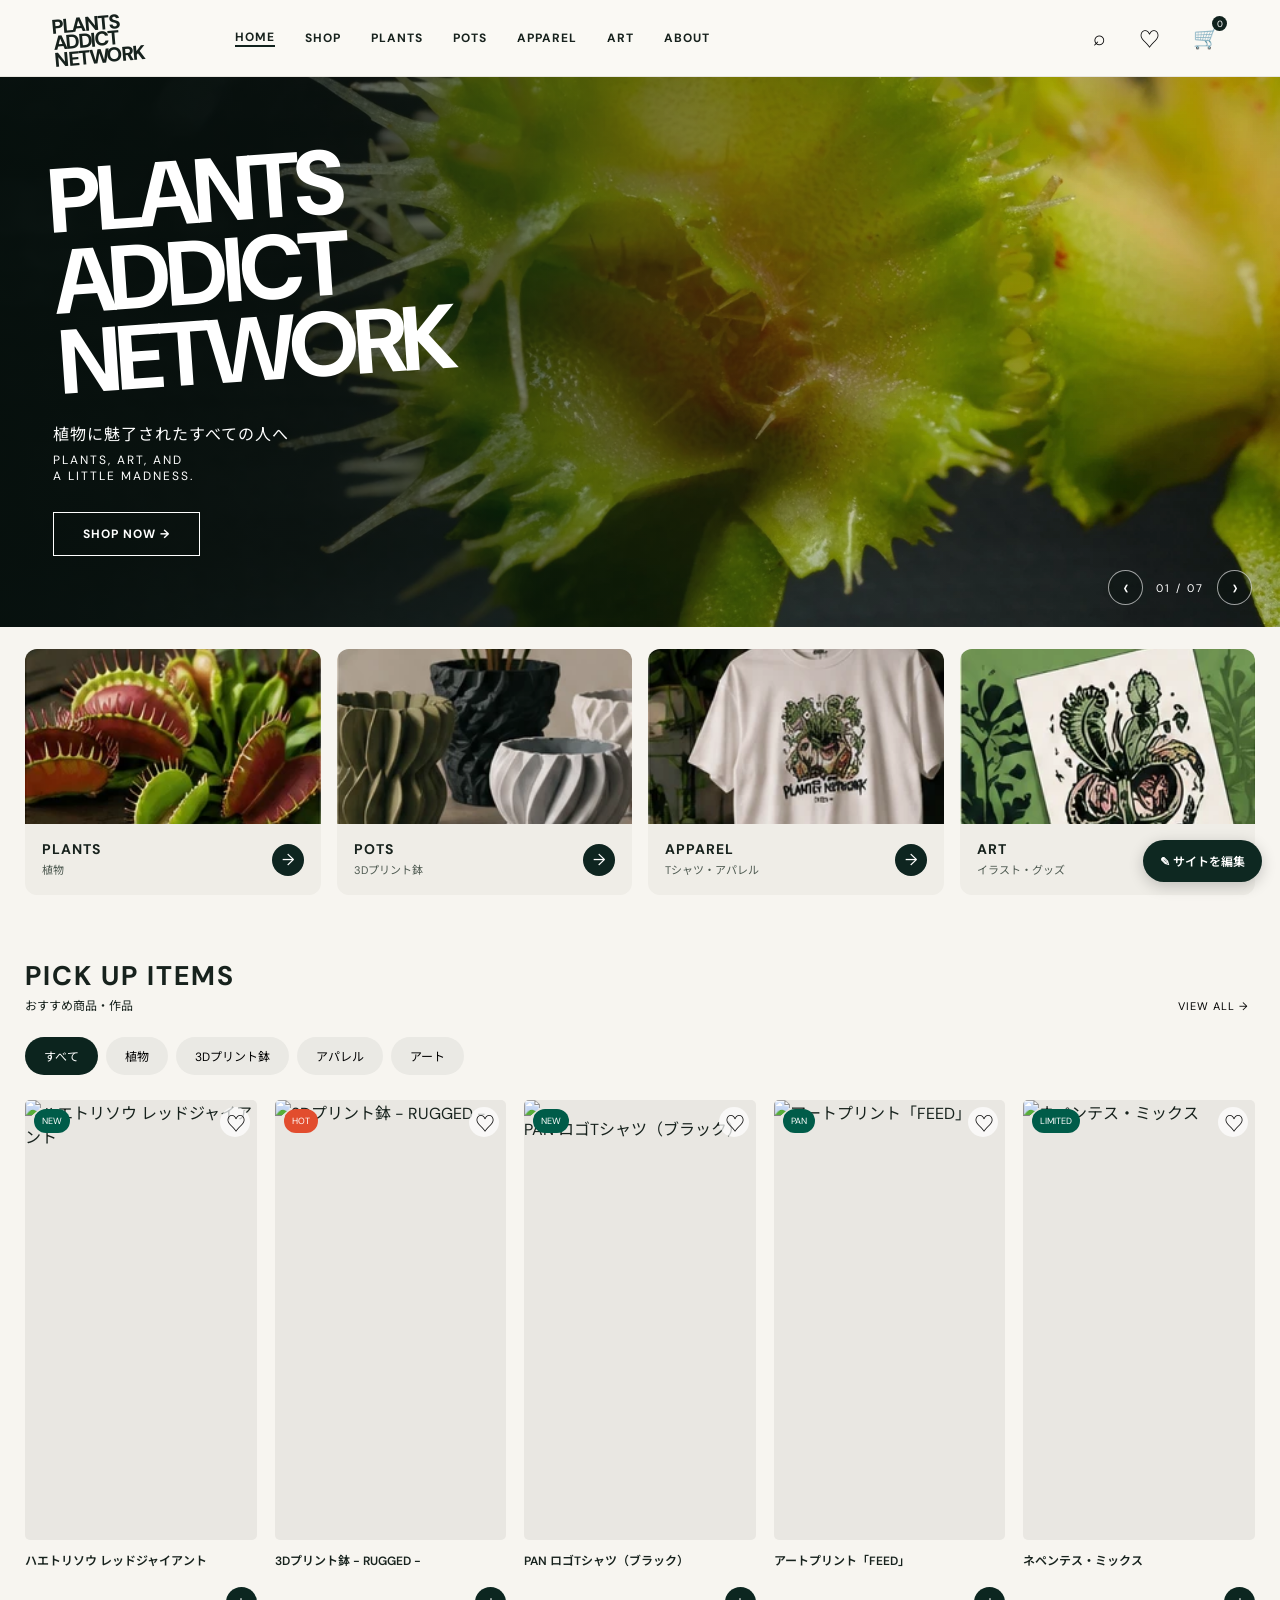
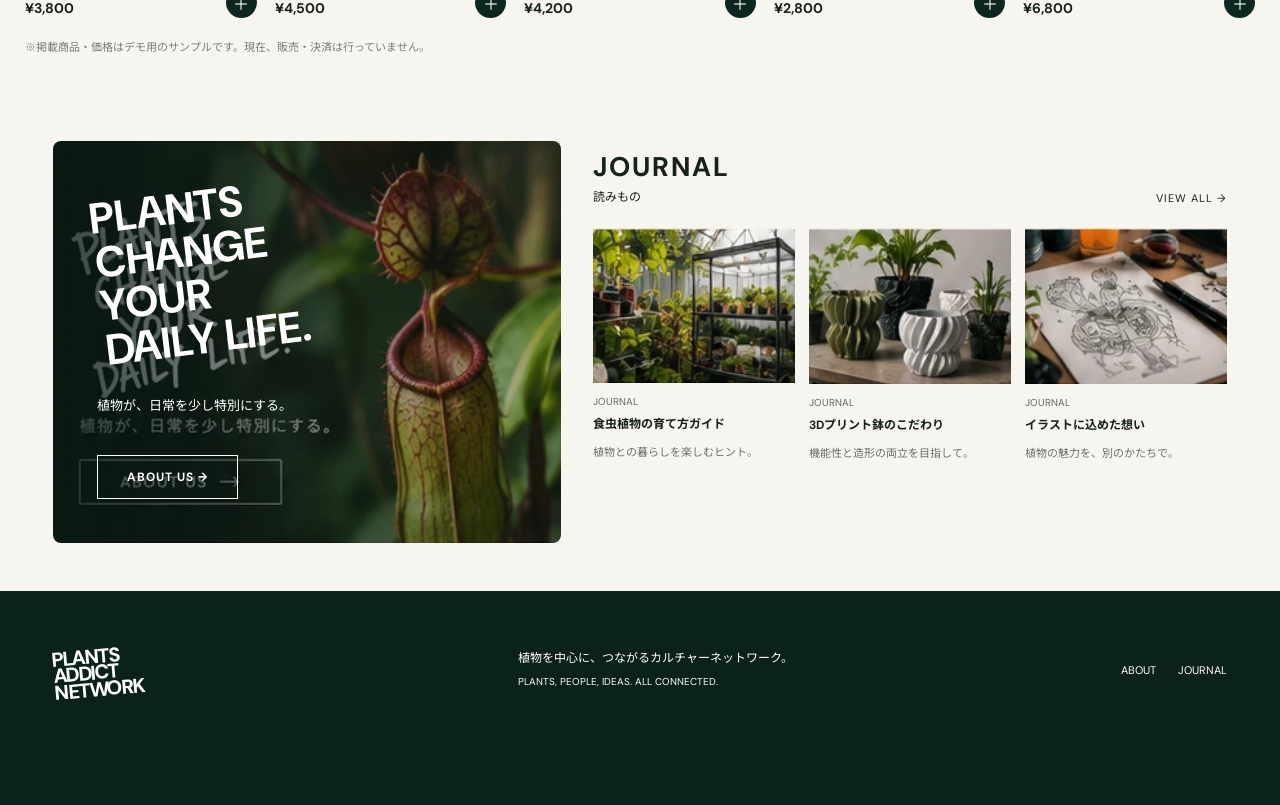
==== commit 87552da0: "Add files via upload" ====
--- a/index.html
+++ b/index.html
@@ -1,23 +1,62 @@
 <!doctype html>
-<html lang="ja"><head><meta charset="utf-8"><meta name="viewport" content="width=device-width,initial-scale=1"><meta name="theme-color" content="#f7f5f0"><meta name="description" content="PLANTS ADDICT NETWORK — 植物に魅了されたすべての人へ。植物、3Dプリント鉢、アパレル、アート。"><title>PLANTS ADDICT NETWORK | PAN</title><link rel="preconnect" href="https://fonts.googleapis.com"><link rel="preconnect" href="https://fonts.gstatic.com" crossorigin><link href="https://fonts.googleapis.com/css2?family=DM+Sans:wght@400;500;600;700;800&family=Noto+Sans+JP:wght@400;500;600;700&display=swap" rel="stylesheet"><style>
-:root{--ink:#10221d;--cream:#f7f5f0;--muted:#6b736d;--line:#e4e3dc;--green:#0e2821;--accent:#d8e7d5}*{box-sizing:border-box}html{scroll-behavior:smooth}body{margin:0;background:var(--cream);color:#17221d;font-family:'DM Sans','Noto Sans JP',sans-serif}button,input,textarea{font:inherit}button{cursor:pointer}a{color:inherit;text-decoration:none}img{display:block;width:100%;object-fit:cover}.wrap{max-width:1230px;margin:auto;padding:0 28px}.header{position:sticky;top:0;z-index:50;background:#faf9f5ed;backdrop-filter:blur(12px);border-bottom:1px solid #e8e7e0}.head-inner{height:76px;display:flex;align-items:center;gap:45px}.logo{font-size:20px;font-weight:800;letter-spacing:-1.5px;line-height:.82;transform:rotate(-5deg);display:inline-block;min-width:137px}.nav{display:flex;align-items:center;gap:30px;font-size:12px;font-weight:700;letter-spacing:1px}.nav a:hover,.nav a.active{border-bottom:2px solid var(--ink)}.head-actions{margin-left:auto;display:flex;align-items:center;gap:17px}.iconbtn{border:0;background:transparent;padding:8px;font-size:21px;position:relative}.count{position:absolute;top:0;right:0;background:var(--ink);color:#fff;border-radius:100%;font-size:9px;min-width:15px;height:15px;display:grid;place-items:center}.mobile-menu{display:none}.hero{height:min(550px,50vw);min-height:430px;background:#0c1711;position:relative;color:#fff;overflow:hidden}.hero:before{content:'';position:absolute;inset:0;background:linear-gradient(90deg,#06100de8 0%,#06100da8 30%,#06100d12 85%)}.hero:before{z-index:1;pointer-events:none}.hero-slide{position:absolute;inset:0;background-position:center 48%;background-size:cover;opacity:0;transition:opacity 1.5s ease}.hero-slide.is-active{opacity:1}.hero-controls{position:absolute;bottom:22px;right:28px;z-index:3;display:flex;align-items:center;gap:13px}.hero-controls button{border:1px solid #ffffff99;background:#06100d66;color:white;border-radius:50%;width:35px;height:35px;font-size:22px;line-height:1;cursor:pointer}.hero-controls button:hover{background:#ffffff44}.hero-count{font-size:11px;letter-spacing:2px;color:white}.hero-content{position:relative;z-index:2;height:100%;display:flex;flex-direction:column;justify-content:center;align-items:flex-start}.hero h1{font-size:clamp(49px,7.1vw,100px);line-height:.89;letter-spacing:-5px;transform:rotate(-4deg);margin:0 0 30px;font-weight:800}.hero p{font-size:16px;letter-spacing:1px;margin:0 0 7px}.hero small{letter-spacing:2px;font-size:12px}.outline{margin-top:28px;padding:13px 29px;background:transparent;border:1px solid #fff;color:#fff;font-size:12px;font-weight:700;letter-spacing:1px}.outline:hover{background:white;color:#10221d}.categories{padding:22px 0 35px;display:grid;grid-template-columns:repeat(4,1fr);gap:16px}.category{border-radius:12px;overflow:hidden;background:#efede7;cursor:pointer;transition:transform .2s}.category:hover{transform:translateY(-3px)}.category img{height:175px}.category-info{padding:16px 17px;display:flex;justify-content:space-between;align-items:center}.category-info strong{display:block;font-size:14px;letter-spacing:1px}.category-info small{font-size:11px;color:#4d5950}.round-arrow{background:#0e2520;color:white;width:32px;height:32px;border-radius:50%;display:grid;place-items:center}.section{padding:28px 0 58px}.section-heading{display:flex;align-items:end;justify-content:space-between;margin-bottom:23px}.section-heading h2{font-size:27px;letter-spacing:2px;margin:0}.section-heading p{font-size:12px;margin:3px 0 0}.text-link{font-size:11px;letter-spacing:1px;background:none;border:0}.products{display:grid;grid-template-columns:repeat(5,minmax(0,1fr));gap:18px}.product-img{position:relative;overflow:hidden;background:#e9e7e2;border-radius:5px}.product-img img{aspect-ratio:1/1.1}.pill{position:absolute;top:9px;left:9px;background:#005c49;color:white;border-radius:20px;font-size:9px;padding:6px 8px}.pill.hot{background:#e24d2e}.fav{position:absolute;right:7px;top:7px;background:#ffffffb9;border:0;border-radius:50%;font-size:20px;width:30px;height:30px}.fav.selected{color:#c13b30}.product-info{padding-top:12px;position:relative;padding-right:25px}.product-info h3{font-size:12px;font-weight:600;min-height:37px;margin:0 0 8px;line-height:1.55}.product-info b{font-size:14px}.cart-add{position:absolute;right:0;bottom:0;background:#0c2620;color:#fff;border:0;border-radius:50%;width:31px;height:31px}.split{display:grid;grid-template-columns:1fr 1.25fr;gap:32px;margin-top:18px}.about{min-height:355px;background:linear-gradient(90deg,#081a14c9,#081a1420),url('assets/about.webp') center/cover;border-radius:8px;color:#fff;display:flex;flex-direction:column;justify-content:center;align-items:flex-start;padding:44px}.about h2{font-size:43px;line-height:1.02;transform:rotate(-7deg);margin:0 0 22px}.about p{font-size:13px}.journal{padding:8px 0}.journal-grid{display:grid;grid-template-columns:repeat(3,1fr);gap:14px}.journal-grid img{aspect-ratio:1.3}.journal-grid time{display:block;color:#666;font-size:10px;margin:12px 0 6px}.journal-grid h3{font-size:12px;margin:0 0 7px}.journal-grid p{font-size:11px;color:#6d726d;line-height:1.7}.footer{background:#0b211b;color:#fff;margin-top:48px;padding:44px 0 100px}.foot-flex{display:flex;align-items:center;gap:35px;justify-content:space-between}.foot-flex p{font-size:12px;line-height:1.9}.foot-links{display:flex;gap:22px;font-size:11px}.bottomnav{display:none}.drawer-bg{position:fixed;inset:0;background:#0008;z-index:70;display:none}.drawer-bg.open{display:block}.drawer{position:absolute;right:0;top:0;bottom:0;width:min(420px,92vw);background:#faf9f5;padding:25px;overflow:auto}.drawer h2{font-size:20px}.drawer-close{float:right;border:0;background:none;font-size:28px}.cartline{display:flex;gap:15px;border-bottom:1px solid var(--line);padding:14px 0}.cartline img{width:75px;height:75px}.cartline strong{font-size:12px}.cartline button{border:0;background:none;text-decoration:underline;font-size:11px}.notice{padding:14px;background:#e8eee7;font-size:12px;line-height:1.7;border-radius:8px}.searchbar{width:100%;padding:13px;border:1px solid #d2d5cf;background:white;border-radius:8px;margin:10px 0 22px}.filterbar{display:flex;gap:8px;flex-wrap:wrap;margin-bottom:25px}.filter{border:0;border-radius:22px;padding:10px 19px;background:#eae9e4;font-size:12px}.filter.active{background:#0c241e;color:white}.hidden{display:none!important}.editpanel{position:fixed;bottom:18px;right:18px;z-index:65;background:#fff;box-shadow:0 7px 28px #0003;border-radius:12px;padding:17px;max-width:315px;max-height:85vh;overflow:auto;display:none}.editpanel.open{display:block}.editpanel label{display:block;font-size:11px;margin-top:10px}.editpanel input,.editpanel textarea{width:100%;padding:8px;border:1px solid #ddd;border-radius:5px}.editpanel button{padding:9px 12px;margin-top:12px;border:0;background:#0e2821;color:#fff;border-radius:5px}.edit-fab{position:fixed;bottom:18px;right:18px;z-index:64;border:0;border-radius:30px;padding:12px 16px;background:#0e2821;color:white;box-shadow:0 4px 15px #0003;font-size:12px}.mobilemenu{display:none}.toast{position:fixed;left:50%;bottom:90px;transform:translateX(-50%);background:#0e2821;color:#fff;padding:12px 18px;border-radius:20px;font-size:12px;z-index:100;opacity:0;transition:opacity .2s;pointer-events:none}.toast.show{opacity:1}
-@media(max-width:800px){.wrap{padding:0 17px}.head-inner{height:72px;gap:8px}.logo{font-size:16px;min-width:105px}.nav{display:none}.head-actions{gap:8px}.mobile-menu{display:inline-block}.hero{height:480px;min-height:0}.hero:before{background:linear-gradient(90deg,#06100dce,#06100d25)}.hero-slide{background-position:55% center}.hero-controls{right:17px;bottom:18px}.hero h1{font-size:clamp(51px,12vw,76px);letter-spacing:-3px}.hero p{font-size:13px}.categories{gap:10px;padding:18px 0 30px}.category{background:none;border-radius:0;text-align:center}.category img{height:auto;aspect-ratio:1;border-radius:50%}.category-info{padding:8px 0;display:block}.category-info strong{font-size:10px}.category-info small{font-size:9px}.round-arrow{display:none}.section{padding:18px 0 42px}.section-heading h2{font-size:23px}.products{grid-template-columns:repeat(2,minmax(0,1fr));gap:22px 13px}.product-img img{aspect-ratio:1/1.05}.split{grid-template-columns:1fr;gap:25px}.about{min-height:270px}.journal-grid{grid-template-columns:repeat(2,1fr)}.journal-grid article:last-child{display:none}.footer{padding:40px 0 110px}.foot-flex{display:block}.foot-links{margin-top:25px;flex-wrap:wrap}.bottomnav{display:flex;position:fixed;bottom:0;left:0;right:0;z-index:60;background:#faf9f7;border-top:1px solid #ddd;justify-content:space-around;padding:8px 3px max(9px,env(safe-area-inset-bottom))}.bottomnav button{border:0;background:none;display:flex;align-items:center;flex-direction:column;gap:2px;font-size:9px;color:#16221d}.bottomnav span{font-size:20px}.edit-fab{bottom:80px}.editpanel{bottom:80px}.mobilemenu{display:flex;position:absolute;top:72px;left:0;right:0;background:#faf9f5;flex-direction:column;padding:18px 28px;gap:20px;box-shadow:0 12px 20px #0002;font-size:13px;font-weight:700}.mobilemenu.open{display:flex}}
+<!-- PAN slideshow update: 2026-10-20 -->
+<html lang="ja"><head><meta charset="utf-8"><meta name="viewport" content="width=device-width,initial-scale=1"><meta name="theme-color" content="#f7f5f0"><link rel="preconnect" href="https://fonts.googleapis.com"><link rel="preconnect" href="https://fonts.gstatic.com" crossorigin><link href="https://fonts.googleapis.com/css2?family=DM+Sans:wght@400;500;600;700;800&family=Noto+Sans+JP:wght@400;500;600;700&display=swap" rel="stylesheet"><style>
+:root{--ink:#10221d;--cream:#f7f5f0;--muted:#6b736d;--line:#e4e3dc;--green:#0e2821;--accent:#d8e7d5}*{box-sizing:border-box}html{scroll-behavior:smooth}body{margin:0;background:var(--cream);color:#17221d;font-family:'DM Sans','Noto Sans JP',sans-serif}button,input,textarea{font:inherit}button{cursor:pointer}a{color:inherit;text-decoration:none}img{display:block;width:100%;object-fit:cover}.wrap{max-width:1230px;margin:auto;padding:0 28px}.header{position:sticky;top:0;z-index:50;background:#faf9f5ed;backdrop-filter:blur(12px);border-bottom:1px solid #e8e7e0}.head-inner{height:76px;display:flex;align-items:center;gap:45px}.logo{font-size:20px;font-weight:800;letter-spacing:-1.5px;line-height:.82;transform:rotate(-5deg);display:inline-block;min-width:137px}.nav{display:flex;align-items:center;gap:30px;font-size:12px;font-weight:700;letter-spacing:1px}.nav a:hover,.nav a.active{border-bottom:2px solid var(--ink)}.head-actions{margin-left:auto;display:flex;align-items:center;gap:17px}.iconbtn{border:0;background:transparent;padding:8px;font-size:21px;position:relative}.count{position:absolute;top:0;right:0;background:var(--ink);color:#fff;border-radius:100%;font-size:9px;min-width:15px;height:15px;display:grid;place-items:center}.mobile-menu{display:none}.hero{height:min(550px,50vw);min-height:430px;background:#0c1711;position:relative;color:#fff;overflow:hidden}.hero:before{content:'';position:absolute;inset:0;background:linear-gradient(90deg,#06100de8 0%,#06100da8 30%,#06100d12 85%)}.hero:before{z-index:1;pointer-events:none}.hero-slide{position:absolute;inset:0;background-position:center 48%;background-size:cover;opacity:0;transition:opacity 1.5s ease}.hero-slide.is-active{opacity:1}.hero-controls{position:absolute;bottom:22px;right:28px;z-index:3;display:flex;align-items:center;gap:13px}.hero-controls button{border:1px solid #ffffff99;background:#06100d66;color:white;border-radius:50%;width:35px;height:35px;font-size:22px;line-height:1;cursor:pointer}.hero-controls button:hover{background:#ffffff44}.hero-count{font-size:11px;letter-spacing:2px;color:white}.hero-content{position:relative;z-index:2;height:100%;display:flex;flex-direction:column;justify-content:center;align-items:flex-start}.hero h1{font-size:clamp(49px,7.1vw,100px);line-height:.89;letter-spacing:-5px;transform:rotate(-4deg);margin:0 0 30px;font-weight:800}.hero p{font-size:16px;letter-spacing:1px;margin:0 0 7px}.hero small{letter-spacing:2px;font-size:12px}.outline{margin-top:28px;padding:13px 29px;background:transparent;border:1px solid #fff;color:#fff;font-size:12px;font-weight:700;letter-spacing:1px}.outline:hover{background:white;color:#10221d}.categories{padding:22px 0 35px;display:grid;grid-template-columns:repeat(4,1fr);gap:16px}.category{border-radius:12px;overflow:hidden;background:#efede7;cursor:pointer;transition:transform .2s}.category:hover{transform:translateY(-3px)}.category img{height:175px}.category-info{padding:16px 17px;display:flex;justify-content:space-between;align-items:center}.category-info strong{display:block;font-size:14px;letter-spacing:1px}.category-info small{font-size:11px;color:#4d5950}.round-arrow{background:#0e2520;color:white;width:32px;height:32px;border-radius:50%;display:grid;place-items:center}.section{padding:28px 0 58px}.section-heading{display:flex;align-items:end;justify-content:space-between;margin-bottom:23px}.section-heading h2{font-size:27px;letter-spacing:2px;margin:0}.section-heading p{font-size:12px;margin:3px 0 0}.text-link{font-size:11px;letter-spacing:1px;background:none;border:0}.products{display:grid;grid-template-columns:repeat(5,minmax(0,1fr));gap:18px}.product-img{position:relative;overflow:hidden;background:#e9e7e2;border-radius:5px}.product-img img{aspect-ratio:1/1.1}.pill{position:absolute;top:9px;left:9px;background:#005c49;color:white;border-radius:20px;font-size:9px;padding:6px 8px}.pill.hot{background:#e24d2e}.fav{position:absolute;right:7px;top:7px;background:#ffffffb9;border:0;border-radius:50%;font-size:20px;width:30px;height:30px}.fav.selected{color:#c13b30}.product-info{padding-top:12px;position:relative;padding-right:25px}.product-info h3{font-size:12px;font-weight:600;min-height:37px;margin:0 0 8px;line-height:1.55}.product-info b{font-size:14px}.cart-add{position:absolute;right:0;bottom:0;background:#0c2620;color:#fff;border:0;border-radius:50%;width:31px;height:31px}.split{display:grid;grid-template-columns:1fr 1.25fr;gap:32px;margin-top:18px}.about{min-height:355px;background:linear-gradient(90deg,#081a14c9,#081a1420),url('assets/about.webp') center/cover;border-radius:8px;color:#fff;display:flex;flex-direction:column;justify-content:center;align-items:flex-start;padding:44px}.about h2{font-size:43px;line-height:1.02;transform:rotate(-7deg);margin:0 0 22px}.about p{font-size:13px}.journal{padding:8px 0}.journal-grid{display:grid;grid-template-columns:repeat(3,1fr);gap:14px}.journal-grid img{aspect-ratio:1.3}.journal-grid time{display:block;color:#666;font-size:10px;margin:12px 0 6px}.journal-grid h3{font-size:12px;margin:0 0 7px}.journal-grid p{font-size:11px;color:#6d726d;line-height:1.7}.footer{background:#0b211b;color:#fff;margin-top:48px;padding:44px 0 100px}.foot-flex{display:flex;align-items:center;gap:35px;justify-content:space-between}.foot-flex p{font-size:12px;line-height:1.9}.foot-links{display:flex;gap:22px;font-size:11px}.bottomnav{display:none}.drawer-bg{position:fixed;inset:0;background:#0008;z-index:70;display:none}.drawer-bg.open{display:block}.drawer{position:absolute;right:0;top:0;bottom:0;width:min(420px,92vw);background:#faf9f5;padding:25px;overflow:auto}.drawer h2{font-size:20px}.drawer-close{float:right;border:0;background:none;font-size:28px}.cartline{display:flex;gap:15px;border-bottom:1px solid var(--line);padding:14px 0}.cartline img{width:75px;height:75px}.cartline strong{font-size:12px}.cartline button{border:0;background:none;text-decoration:underline;font-size:11px}.notice{padding:14px;background:#e8eee7;font-size:12px;line-height:1.7;border-radius:8px}.searchbar{width:100%;padding:13px;border:1px solid #d2d5cf;background:white;border-radius:8px;margin:10px 0 22px}.filterbar{display:flex;gap:8px;flex-wrap:wrap;margin-bottom:25px}.filter{border:0;border-radius:22px;padding:10px 19px;background:#eae9e4;font-size:12px}.filter.active{background:#0c241e;color:white}.hidden{display:none!important}.mobilemenu{display:none}.toast{position:fixed;left:50%;bottom:90px;transform:translateX(-50%);background:#0e2821;color:#fff;padding:12px 18px;border-radius:20px;font-size:12px;z-index:100;opacity:0;transition:opacity .2s;pointer-events:none}.toast.show{opacity:1}
+@media(max-width:800px){.wrap{padding:0 17px}.head-inner{height:72px;gap:8px}.logo{font-size:16px;min-width:105px}.nav{display:none}.head-actions{gap:8px}.mobile-menu{display:inline-block}.hero{height:480px;min-height:0}.hero:before{background:linear-gradient(90deg,#06100dce,#06100d25)}.hero-slide{background-position:55% center}.hero-controls{right:17px;bottom:18px}.hero h1{font-size:clamp(51px,12vw,76px);letter-spacing:-3px}.hero p{font-size:13px}.categories{gap:10px;padding:18px 0 30px}.category{background:none;border-radius:0;text-align:center}.category img{height:auto;aspect-ratio:1;border-radius:50%}.category-info{padding:8px 0;display:block}.category-info strong{font-size:10px}.category-info small{font-size:9px}.round-arrow{display:none}.section{padding:18px 0 42px}.section-heading h2{font-size:23px}.products{grid-template-columns:repeat(2,minmax(0,1fr));gap:22px 13px}.product-img img{aspect-ratio:1/1.05}.split{grid-template-columns:1fr;gap:25px}.about{min-height:270px}.journal-grid{grid-template-columns:repeat(2,1fr)}.journal-grid article:last-child{display:none}.footer{padding:40px 0 110px}.foot-flex{display:block}.foot-links{margin-top:25px;flex-wrap:wrap}.bottomnav{display:flex;position:fixed;bottom:0;left:0;right:0;z-index:60;background:#faf9f7;border-top:1px solid #ddd;justify-content:space-around;padding:8px 3px max(9px,env(safe-area-inset-bottom))}.bottomnav button{border:0;background:none;display:flex;align-items:center;flex-direction:column;gap:2px;font-size:9px;color:#16221d}.bottomnav span{font-size:20px}.mobilemenu{display:flex;position:absolute;top:72px;left:0;right:0;background:#faf9f5;flex-direction:column;padding:18px 28px;gap:20px;box-shadow:0 12px 20px #0002;font-size:13px;font-weight:700}.mobilemenu.open{display:flex}}
 @media(prefers-reduced-motion:reduce){.hero-slide{transition:none}}
-</style></head><body>
+.admin-entry{position:fixed;bottom:18px;right:18px;z-index:64;border-radius:30px;padding:12px 17px;background:#0e2821;color:#fff;box-shadow:0 4px 15px #0003;font-size:12px;font-weight:600}.admin-entry:focus-visible{outline:3px solid #9ab98b;outline-offset:4px}@media(max-width:800px){.admin-entry{bottom:80px}}
+</style><title>PLANTS ADDICT NETWORK | 食虫植物・3Dプリント鉢・アート</title><meta name="description" content="植物に魅了されたすべての人へ。食虫植物、3Dプリント鉢、アパレル、植物アートを紹介するPLANTS ADDICT NETWORK。"><link rel="canonical" href="https://pantaseum22.github.io/plants-addict-network/"><meta property="og:type" content="website"><meta property="og:site_name" content="PLANTS ADDICT NETWORK"><meta property="og:title" content="PLANTS ADDICT NETWORK | 食虫植物・3Dプリント鉢・アート"><meta property="og:description" content="植物に魅了されたすべての人へ。食虫植物、3Dプリント鉢、アパレル、植物アートを紹介するPLANTS ADDICT NETWORK。"><meta property="og:url" content="https://pantaseum22.github.io/plants-addict-network/"><meta property="og:image" content="https://pantaseum22.github.io/plants-addict-network/assets/hero.webp"><meta name="twitter:card" content="summary_large_image"><link rel="sitemap" type="application/xml" href="/plants-addict-network/sitemap.xml"><script type="application/ld+json">{"@context":"https://schema.org","@type":"WebSite","name":"PLANTS ADDICT NETWORK","url":"https://pantaseum22.github.io/plants-addict-network/","description":"植物に魅了されたすべての人へ。食虫植物、3Dプリント鉢、アパレル、植物アートを紹介するPLANTS ADDICT NETWORK。"}</script></head><body>
 <header class="header"><div class="wrap head-inner"><a href="#home" class="logo">PLANTS<br>ADDICT<br>NETWORK</a><nav class="nav"><a href="#home" class="active">HOME</a><a href="#shop">SHOP</a><a href="#plants">PLANTS</a><a href="#pots">POTS</a><a href="#apparel">APPAREL</a><a href="#art">ART</a><a href="#about">ABOUT</a></nav><div class="head-actions"><button class="iconbtn" aria-label="検索" onclick="showSearch()">⌕</button><button class="iconbtn" aria-label="お気に入り" onclick="showFavorites()">♡</button><button class="iconbtn" aria-label="カート" onclick="openCart()">🛒<span class="count" id="cartcount">0</span></button><button class="iconbtn mobile-menu" aria-label="メニュー" onclick="toggleMenu()">☰</button></div></div><div id="mobilemenu" class="mobilemenu hidden"><a href="#home">HOME</a><a href="#shop">SHOP</a><a href="#plants">PLANTS</a><a href="#pots">POTS</a><a href="#apparel">APPAREL</a><a href="#art">ART</a><a href="#about">ABOUT</a></div></header>
 <main id="home"><section class="hero" aria-label="PAN メインビジュアル"><div class="hero-slide is-active" style="background-image:url('assets/hero.webp')" aria-hidden="true"></div><div class="hero-slide" style="background-image:url('assets/flytrap-close.webp')" aria-hidden="true"></div><div class="hero-slide" style="background-image:url('assets/about.webp')" aria-hidden="true"></div><div class="hero-slide" style="background-image:url('assets/slide-pinguicula.webp')" aria-hidden="true"></div><div class="hero-slide" style="background-image:url('assets/slide-drosera.webp')" aria-hidden="true"></div><div class="hero-slide" style="background-image:url('assets/slide-heliamphora.webp')" aria-hidden="true"></div><div class="hero-slide" style="background-image:url('assets/slide-woolly-drosera.webp')" aria-hidden="true"></div><div class="hero-controls"><button type="button" aria-label="前の写真" onclick="moveHero(-1)">‹</button><span class="hero-count" id="hero-count">01 / 07</span><button type="button" aria-label="次の写真" onclick="moveHero(1)">›</button></div><div class="wrap hero-content"><h1>PLANTS<br>ADDICT<br>NETWORK</h1><p id="hero-jp">植物に魅了されたすべての人へ</p><small>PLANTS, ART, AND<br>A LITTLE MADNESS.</small><a class="outline" href="#shop">SHOP NOW →</a></div></section><section class="wrap categories" aria-label="商品カテゴリー"><a class="category" href="#shop" onclick="setFilter('plants')"><img src="assets/plants-cat.webp" alt="食虫植物"><div class="category-info"><div><strong>PLANTS</strong><small>植物</small></div><span class="round-arrow">→</span></div></a><a class="category" href="#shop" onclick="setFilter('pots')"><img src="assets/pots-cat.webp" alt="3Dプリント鉢"><div class="category-info"><div><strong>POTS</strong><small>3Dプリント鉢</small></div><span class="round-arrow">→</span></div></a><a class="category" href="#shop" onclick="setFilter('apparel')"><img src="assets/apparel-cat.webp" alt="Tシャツ"><div class="category-info"><div><strong>APPAREL</strong><small>Tシャツ・アパレル</small></div><span class="round-arrow">→</span></div></a><a class="category" href="#shop" onclick="setFilter('art')"><img src="assets/art-cat.webp" alt="アート"><div class="category-info"><div><strong>ART</strong><small>イラスト・グッズ</small></div><span class="round-arrow">→</span></div></a></section>
-<section class="wrap section" id="shop"><div class="section-heading"><div><h2>PICK UP ITEMS</h2><p>おすすめ商品・作品</p></div><button class="text-link" onclick="setFilter('all')">VIEW ALL →</button></div><div class="filterbar" id="filters"><button class="filter active" data-filter="all">すべて</button><button class="filter" data-filter="plants">植物</button><button class="filter" data-filter="pots">3Dプリント鉢</button><button class="filter" data-filter="apparel">アパレル</button><button class="filter" data-filter="art">アート</button></div><div class="products" id="products"></div><p style="font-size:11px;color:#7a807a;margin-top:20px">※掲載商品・価格はデモ用のサンプルです。現在、販売・決済は行っていません。</p></section>
+<section class="wrap section" id="shop"><div class="section-heading"><div><h2>PICK UP ITEMS</h2><p>おすすめ商品・作品</p></div><button class="text-link" onclick="setFilter('all')">VIEW ALL →</button></div><div class="filterbar" id="filters"><button class="filter active" data-filter="all">すべて</button><button class="filter" data-filter="plants">植物</button><button class="filter" data-filter="pots">3Dプリント鉢</button><button class="filter" data-filter="apparel">アパレル</button><button class="filter" data-filter="art">アート</button></div><div class="products" id="products"><article class="product"><div class="product-img"><a href="/plants-addict-network/products/1/"><img src="/plants-addict-network/assets/flytrap.webp" alt="ハエトリソウ レッドジャイアント" loading="lazy" width="400" height="440"></a><span class="pill ">NEW</span><button class="fav" aria-label="お気に入り" onclick="toggleFav(1)">♡</button></div><div class="product-info"><h3><a href="/plants-addict-network/products/1/">ハエトリソウ レッドジャイアント</a></h3><b>¥3,800</b><button class="cart-add" aria-label="デモカートに追加" onclick="addCart(1)">＋</button></div></article><article class="product"><div class="product-img"><a href="/plants-addict-network/products/2/"><img src="/plants-addict-network/assets/pot.webp" alt="3Dプリント鉢 - RUGGED -" loading="lazy" width="400" height="440"></a><span class="pill hot">HOT</span><button class="fav" aria-label="お気に入り" onclick="toggleFav(2)">♡</button></div><div class="product-info"><h3><a href="/plants-addict-network/products/2/">3Dプリント鉢 - RUGGED -</a></h3><b>¥4,500</b><button class="cart-add" aria-label="デモカートに追加" onclick="addCart(2)">＋</button></div></article><article class="product"><div class="product-img"><a href="/plants-addict-network/products/3/"><img src="/plants-addict-network/assets/shirt.webp" alt="PAN ロゴTシャツ（ブラック）" loading="lazy" width="400" height="440"></a><span class="pill ">NEW</span><button class="fav" aria-label="お気に入り" onclick="toggleFav(3)">♡</button></div><div class="product-info"><h3><a href="/plants-addict-network/products/3/">PAN ロゴTシャツ（ブラック）</a></h3><b>¥4,200</b><button class="cart-add" aria-label="デモカートに追加" onclick="addCart(3)">＋</button></div></article><article class="product"><div class="product-img"><a href="/plants-addict-network/products/4/"><img src="/plants-addict-network/assets/print.webp" alt="アートプリント「FEED」" loading="lazy" width="400" height="440"></a><span class="pill ">PAN</span><button class="fav" aria-label="お気に入り" onclick="toggleFav(4)">♡</button></div><div class="product-info"><h3><a href="/plants-addict-network/products/4/">アートプリント「FEED」</a></h3><b>¥2,800</b><button class="cart-add" aria-label="デモカートに追加" onclick="addCart(4)">＋</button></div></article><article class="product"><div class="product-img"><a href="/plants-addict-network/products/5/"><img src="/plants-addict-network/assets/nepenthes.webp" alt="ネペンテス・ミックス" loading="lazy" width="400" height="440"></a><span class="pill ">LIMITED</span><button class="fav" aria-label="お気に入り" onclick="toggleFav(5)">♡</button></div><div class="product-info"><h3><a href="/plants-addict-network/products/5/">ネペンテス・ミックス</a></h3><b>¥6,800</b><button class="cart-add" aria-label="デモカートに追加" onclick="addCart(5)">＋</button></div></article></div><p style="font-size:11px;color:#7a807a;margin-top:20px">※掲載商品・価格はデモ用のサンプルです。現在、販売・決済は行っていません。</p></section>
 <div class="wrap split"><section class="about" id="about"><h2>PLANTS<br>CHANGE<br>YOUR<br>DAILY LIFE.</h2><p id="about-text">植物が、日常を少し特別にする。</p><a href="#journal" class="outline">ABOUT US →</a></section><section class="journal" id="journal"><div class="section-heading"><div><h2>JOURNAL</h2><p>読みもの</p></div><span class="text-link">VIEW ALL →</span></div><div class="journal-grid"><article><img src="assets/journal-1.webp" alt="植物の栽培スペース"><time>JOURNAL</time><h3>食虫植物の育て方ガイド</h3><p>植物との暮らしを楽しむヒント。</p></article><article><img src="assets/journal-2.webp" alt="3Dプリント鉢"><time>JOURNAL</time><h3>3Dプリント鉢のこだわり</h3><p>機能性と造形の両立を目指して。</p></article><article><img src="assets/journal-3.webp" alt="イラスト制作"><time>JOURNAL</time><h3>イラストに込めた想い</h3><p>植物の魅力を、別のかたちで。</p></article></div></section></div></main>
-<footer class="footer"><div class="wrap foot-flex"><a href="#home" class="logo">PLANTS<br>ADDICT<br>NETWORK</a><p>植物を中心に、つながるカルチャーネットワーク。<br><small>PLANTS, PEOPLE, IDEAS. ALL CONNECTED.</small></p><div class="foot-links"><a href="#about">ABOUT</a><a href="#journal">JOURNAL</a><a href="mailto:hello@example.com" onclick="event.preventDefault();toast('お問い合わせ先は公開前に設定してください')">CONTACT</a></div></div></footer>
+<footer class="footer"><div class="wrap foot-flex"><a href="#home" class="logo">PLANTS<br>ADDICT<br>NETWORK</a><p>植物を中心に、つながるカルチャーネットワーク。<br><small>PLANTS, PEOPLE, IDEAS. ALL CONNECTED.</small></p><div class="foot-links"><a href="#about">ABOUT</a><a href="#journal">JOURNAL</a></div></div></footer>
 <nav class="bottomnav"><button onclick="location.hash='home'"><span>⌂</span>ホーム</button><button onclick="showSearch()"><span>⌕</span>さがす</button><button onclick="location.hash='shop';setFilter('all')"><span>▦</span>カテゴリ</button><button onclick="location.hash='journal'"><span>▤</span>読みもの</button><button onclick="openCart()"><span>🛒</span>カート</button></nav>
-<div class="drawer-bg" id="drawerbg" onclick="if(event.target===this)closeDrawer()"><aside class="drawer"><button class="drawer-close" onclick="closeDrawer()">×</button><div id="drawerbody"></div></aside></div><button class="edit-fab" id="editfab" onclick="toggleEdit()">✎ コンテンツ編集</button><aside class="editpanel" id="editpanel"><strong>サイトの内容を編集</strong><p style="font-size:11px">変更内容はこのブラウザに保存されます。公開サイト全体には反映されません。</p><label>トップのメッセージ<input id="edit-hero"></label><label>ABOUTの文章<textarea id="edit-about" rows="2"></textarea></label><label>商品を選択<select id="edit-product" onchange="loadProductEdit()" style="width:100%;padding:8px"></select></label><label>商品名<input id="edit-name"></label><label>表示価格（円）<input id="edit-price" type="number"></label><label>画像を差し替え<input id="edit-image" type="file" accept="image/*"></label><button onclick="saveEdit()">変更を保存</button> <button onclick="toggleEdit()">閉じる</button><button style="background:#8d4035" onclick="resetEdit()">デモに戻す</button></aside><div class="toast" id="toast"></div>
+<div class="drawer-bg" id="drawerbg" onclick="if(event.target===this)closeDrawer()"><aside class="drawer"><button class="drawer-close" onclick="closeDrawer()">×</button><div id="drawerbody"></div></aside></div><div class="toast" id="toast"></div>
+<script>window.__PAN_DATA__={"revision":1,"settings":{"title":"PLANTS ADDICT NETWORK | 食虫植物・3Dプリント鉢・アート","description":"植物に魅了されたすべての人へ。食虫植物、3Dプリント鉢、アパレル、植物アートを紹介するPLANTS ADDICT NETWORK。","hero":"植物に魅了されたすべての人へ","about":"植物が、日常を少し特別にする。","contact":"","googleVerification":""},"products":[{"id":1,"name":"ハエトリソウ レッドジャイアント","price":3800,"cat":"plants","img":"/plants-addict-network/assets/flytrap.webp","tag":"NEW","description":"ハエトリソウ レッドジャイアントのサンプル掲載です。商品詳細は準備中です。"},{"id":2,"name":"3Dプリント鉢 - RUGGED -","price":4500,"cat":"pots","img":"/plants-addict-network/assets/pot.webp","tag":"HOT","description":"3Dプリント鉢 - RUGGED -のサンプル掲載です。商品詳細は準備中です。"},{"id":3,"name":"PAN ロゴTシャツ（ブラック）","price":4200,"cat":"apparel","img":"/plants-addict-network/assets/shirt.webp","tag":"NEW","description":"PAN ロゴTシャツ（ブラック）のサンプル掲載です。商品詳細は準備中です。"},{"id":4,"name":"アートプリント「FEED」","price":2800,"cat":"art","img":"/plants-addict-network/assets/print.webp","tag":"","description":"アートプリント「FEED」のサンプル掲載です。商品詳細は準備中です。"},{"id":5,"name":"ネペンテス・ミックス","price":6800,"cat":"plants","img":"/plants-addict-network/assets/nepenthes.webp","tag":"LIMITED","description":"ネペンテス・ミックスのサンプル掲載です。商品詳細は準備中です。"}]};</script>
 <script>
-// メイン写真は上の .hero-slide の background-image から追加・変更できます。
-const heroSlides=[...document.querySelectorAll('.hero-slide')];let heroIndex=0,heroTimer;
-function showHero(index){heroIndex=(index+heroSlides.length)%heroSlides.length;heroSlides.forEach((el,i)=>el.classList.toggle('is-active',i===heroIndex));document.getElementById('hero-count').textContent=String(heroIndex+1).padStart(2,'0')+' / '+String(heroSlides.length).padStart(2,'0')}
-function startHero(){clearInterval(heroTimer);if(heroSlides.length>1&&!window.matchMedia('(prefers-reduced-motion: reduce)').matches)heroTimer=setInterval(()=>{if(!document.hidden)showHero(heroIndex+1)},5000)}
-function moveHero(step){showHero(heroIndex+step);startHero()}
+// PAN HERO: 7枚の写真を5秒ごとにフェード切り替え。矢印でも操作できます。
+const heroSlides = Array.from(document.querySelectorAll('.hero-slide'));
+let heroIndex = 0;
+let heroTimer = null;
+const HERO_INTERVAL = 5000;
+
+function showHero(index) {
+  if (!heroSlides.length) return;
+  heroIndex = ((index % heroSlides.length) + heroSlides.length) % heroSlides.length;
+  heroSlides.forEach((slide, i) => {
+    const active = i === heroIndex;
+    slide.classList.toggle('is-active', active);
+    slide.setAttribute('aria-hidden', String(!active));
+  });
+  const counter = document.getElementById('hero-count');
+  if (counter) counter.textContent = String(heroIndex + 1).padStart(2, '0') + ' / ' + String(heroSlides.length).padStart(2, '0');
+}
+function startHero() {
+  if (heroTimer !== null) clearInterval(heroTimer);
+  heroTimer = null;
+  if (heroSlides.length < 2 || document.hidden) return;
+  heroTimer = window.setInterval(() => showHero(heroIndex + 1), HERO_INTERVAL);
+}
+function moveHero(step) {
+  showHero(heroIndex + step);
+  startHero();
+}
+document.addEventListener('visibilitychange', () => {
+  if (document.hidden) {
+    if (heroTimer !== null) clearInterval(heroTimer);
+    heroTimer = null;
+  } else {
+    startHero();
+  }
+});
+// Safariで画像を切り替えるときの読み込み遅延を抑える。
+heroSlides.forEach(slide => {
+  const bg = slide.style.backgroundImage;
+  const match = bg.match(/url\(["']?([^"')]+)["']?\)/);
+  if (match) { const img = new Image(); img.src = match[1]; }
+});
+showHero(0);
 startHero();
-const defaults=[{id:1,name:'ハエトリソウ レッドジャイアント',price:3800,img:'assets/flytrap.webp',cat:'plants',tag:'NEW'},{id:2,name:'3Dプリント鉢 - RUGGED -',price:4500,img:'assets/pot.webp',cat:'pots',tag:'HOT'},{id:3,name:'PAN ロゴTシャツ（ブラック）',price:4200,img:'assets/shirt.webp',cat:'apparel',tag:'NEW'},{id:4,name:'アートプリント「FEED」',price:2800,img:'assets/print.webp',cat:'art',tag:''},{id:5,name:'ネペンテス・ミックス',price:6800,img:'assets/nepenthes.webp',cat:'plants',tag:'LIMITED'}];
-let products=JSON.parse(localStorage.getItem('pan-products')||'null')||structuredClone(defaults),cart=[],favs=new Set(),filter='all',search='';let content=JSON.parse(localStorage.getItem('pan-content')||'{}');function init(){document.getElementById('hero-jp').textContent=content.hero||'植物に魅了されたすべての人へ';document.getElementById('about-text').textContent=content.about||'植物が、日常を少し特別にする。';render();const sel=document.getElementById('edit-product');sel.innerHTML=products.map(p=>`<option value="${p.id}">${p.name}</option>`).join('');loadProductEdit()};function render(){let list=products.filter(p=>(filter==='all'||p.cat===filter)&&p.name.toLowerCase().includes(search.toLowerCase()));document.getElementById('products').innerHTML=list.length?list.map(p=>`<article class="product"><div class="product-img"><img src="${p.img}" alt="${escapeHTML(p.name)}"><span class="pill ${p.tag==='HOT'?'hot':''}">${p.tag||'PAN'}</span><button class="fav ${favs.has(p.id)?'selected':''}" aria-label="お気に入り" onclick="toggleFav(${p.id})">${favs.has(p.id)?'♥':'♡'}</button></div><div class="product-info"><h3>${escapeHTML(p.name)}</h3><b>¥${Number(p.price).toLocaleString('ja-JP')}</b><button class="cart-add" aria-label="デモカートに追加" onclick="addCart(${p.id})">＋</button></div></article>`).join(''):'<p>該当する商品はありません。</p>';document.querySelectorAll('.filter').forEach(b=>b.classList.toggle('active',b.dataset.filter===filter))};function escapeHTML(t){return String(t).replace(/[&<>"']/g,c=>({'&':'&amp;','<':'&lt;','>':'&gt;','"':'&quot;',"'":'&#39;'}[c]))};function setFilter(v){filter=v;search='';render()};document.getElementById('filters').addEventListener('click',e=>{if(e.target.dataset.filter)setFilter(e.target.dataset.filter)});function addCart(id){cart.push(id);document.getElementById('cartcount').textContent=cart.length;toast('デモカートに追加しました')};function toggleFav(id){favs.has(id)?favs.delete(id):favs.add(id);render()};function openDrawer(html){document.getElementById('drawerbody').innerHTML=html;document.getElementById('drawerbg').classList.add('open')};function closeDrawer(){document.getElementById('drawerbg').classList.remove('open')};function openCart(){const total=cart.reduce((a,id)=>a+(products.find(p=>p.id===id)?.price||0),0);openDrawer(`<h2>DEMO CART (${cart.length})</h2><p class="notice">これは操作確認用のデモです。注文・決済はできません。</p>${cart.length?cart.map((id,i)=>{const p=products.find(p=>p.id===id);return `<div class="cartline"><img src="${p.img}"><div><strong>${escapeHTML(p.name)}</strong><p>¥${p.price.toLocaleString()}</p><button onclick="removeCart(${i})">削除</button></div></div>`}).join('')+'<h3>合計 ¥'+total.toLocaleString()+'</h3>':'<p>カートは空です。</p>'}`)};function removeCart(i){cart.splice(i,1);document.getElementById('cartcount').textContent=cart.length;openCart()};function showFavorites(){openDrawer('<h2>FAVORITES</h2>'+(!favs.size?'<p>お気に入りはまだありません。</p>':products.filter(p=>favs.has(p.id)).map(p=>`<div class="cartline"><img src="${p.img}"><strong>${escapeHTML(p.name)}</strong></div>`).join('')))};function showSearch(){openDrawer('<h2>SEARCH</h2><input class="searchbar" placeholder="植物や商品を検索" id="searchinput" oninput="search=this.value;render()" autofocus><p>入力すると商品一覧が絞り込まれます。</p><button class="filter" onclick="closeDrawer();location.hash=\'shop\'">商品を見る →</button>');setTimeout(()=>document.getElementById('searchinput')?.focus(),100)};function toggleMenu(){document.getElementById('mobilemenu').classList.toggle('hidden')};document.getElementById('mobilemenu').addEventListener('click',()=>document.getElementById('mobilemenu').classList.add('hidden'));function toast(s){let t=document.getElementById('toast');t.textContent=s;t.classList.add('show');setTimeout(()=>t.classList.remove('show'),2400)};function toggleEdit(){const p=document.getElementById('editpanel');p.classList.toggle('open');document.getElementById('editfab').classList.toggle('hidden',p.classList.contains('open'));document.getElementById('edit-hero').value=content.hero||'植物に魅了されたすべての人へ';document.getElementById('edit-about').value=content.about||'植物が、日常を少し特別にする。'};function loadProductEdit(){let p=products.find(x=>x.id==document.getElementById('edit-product').value);if(!p)return;document.getElementById('edit-name').value=p.name;document.getElementById('edit-price').value=p.price;document.getElementById('edit-image').value=''};function saveEdit(){content={hero:document.getElementById('edit-hero').value,about:document.getElementById('edit-about').value};localStorage.setItem('pan-content',JSON.stringify(content));let p=products.find(x=>x.id==document.getElementById('edit-product').value);p.name=document.getElementById('edit-name').value;p.price=Number(document.getElementById('edit-price').value)||0;let file=document.getElementById('edit-image').files[0];if(file){if(file.size>1500000){toast('画像は1.5MB以下にしてください');return}let reader=new FileReader();reader.onload=()=>{p.img=reader.result;persist()};reader.readAsDataURL(file)}else persist()};function persist(){try{localStorage.setItem('pan-products',JSON.stringify(products));init();toast('このブラウザに保存しました')}catch(e){toast('保存容量を超えました。画像を小さくしてください')}};function resetEdit(){if(confirm('ブラウザに保存した変更を初期化しますか？')){localStorage.removeItem('pan-products');localStorage.removeItem('pan-content');location.reload()}};init();
-</script></body></html>
+const {products,settings:content}=window.__PAN_DATA__;let cart=[],favs=new Set(),filter='all',search='';function init(){document.getElementById('hero-jp').textContent=content.hero;document.getElementById('about-text').textContent=content.about;render()};function render(){let list=products.filter(p=>(filter==='all'||p.cat===filter)&&p.name.toLowerCase().includes(search.toLowerCase()));document.getElementById('products').innerHTML=list.length?list.map(p=>`<article class="product"><div class="product-img"><a href="/plants-addict-network/products/${p.id}/"><img src="${escapeHTML(p.img)}" alt="${escapeHTML(p.name)}" loading="lazy" width="400" height="440"></a><span class="pill ${p.tag==='HOT'?'hot':''}">${escapeHTML(p.tag||'PAN')}</span><button class="fav ${favs.has(p.id)?'selected':''}" aria-label="お気に入り" onclick="toggleFav(${p.id})">${favs.has(p.id)?'♥':'♡'}</button></div><div class="product-info"><h3><a href="/plants-addict-network/products/${p.id}/">${escapeHTML(p.name)}</a></h3><b>¥${Number(p.price).toLocaleString('ja-JP')}</b><button class="cart-add" aria-label="デモカートに追加" onclick="addCart(${p.id})">＋</button></div></article>`).join(''):'<p>該当する商品はありません。</p>';document.querySelectorAll('.filter').forEach(b=>b.classList.toggle('active',b.dataset.filter===filter))};function escapeHTML(t){return String(t).replace(/[&<>"']/g,c=>({'&':'&amp;','<':'&lt;','>':'&gt;','"':'&quot;',"'":'&#39;'}[c]))};function setFilter(v){filter=v;search='';render()};document.getElementById('filters').addEventListener('click',e=>{if(e.target.dataset.filter)setFilter(e.target.dataset.filter)});function addCart(id){cart.push(id);document.getElementById('cartcount').textContent=cart.length;toast('デモカートに追加しました')};function toggleFav(id){favs.has(id)?favs.delete(id):favs.add(id);render()};function openDrawer(html){document.getElementById('drawerbody').innerHTML=html;document.getElementById('drawerbg').classList.add('open')};function closeDrawer(){document.getElementById('drawerbg').classList.remove('open')};function openCart(){const total=cart.reduce((a,id)=>a+(products.find(p=>p.id===id)?.price||0),0);openDrawer(`<h2>DEMO CART (${cart.length})</h2><p class="notice">これは操作確認用のデモです。注文・決済はできません。</p>${cart.length?cart.map((id,i)=>{const p=products.find(p=>p.id===id);return `<div class="cartline"><img src="${p.img}"><div><strong>${escapeHTML(p.name)}</strong><p>¥${p.price.toLocaleString()}</p><button onclick="removeCart(${i})">削除</button></div></div>`}).join('')+'<h3>合計 ¥'+total.toLocaleString()+'</h3>':'<p>カートは空です。</p>'}`)};function removeCart(i){cart.splice(i,1);document.getElementById('cartcount').textContent=cart.length;openCart()};function showFavorites(){openDrawer('<h2>FAVORITES</h2>'+(!favs.size?'<p>お気に入りはまだありません。</p>':products.filter(p=>favs.has(p.id)).map(p=>`<div class="cartline"><img src="${p.img}"><strong>${escapeHTML(p.name)}</strong></div>`).join('')))};function showSearch(){openDrawer('<h2>SEARCH</h2><input class="searchbar" placeholder="植物や商品を検索" id="searchinput" oninput="search=this.value;render()" autofocus><p>入力すると商品一覧が絞り込まれます。</p><button class="filter" onclick="closeDrawer();location.hash=\'shop\'">商品を見る →</button>');setTimeout(()=>document.getElementById('searchinput')?.focus(),100)};function toggleMenu(){document.getElementById('mobilemenu').classList.toggle('hidden')};document.getElementById('mobilemenu').addEventListener('click',()=>document.getElementById('mobilemenu').classList.add('hidden'));function toast(s){let t=document.getElementById('toast');t.textContent=s;t.classList.add('show');setTimeout(()=>t.classList.remove('show'),2400)};init();
+</script><a class="admin-entry" href="/plants-addict-network/admin/">✎ サイトを編集</a></body></html>
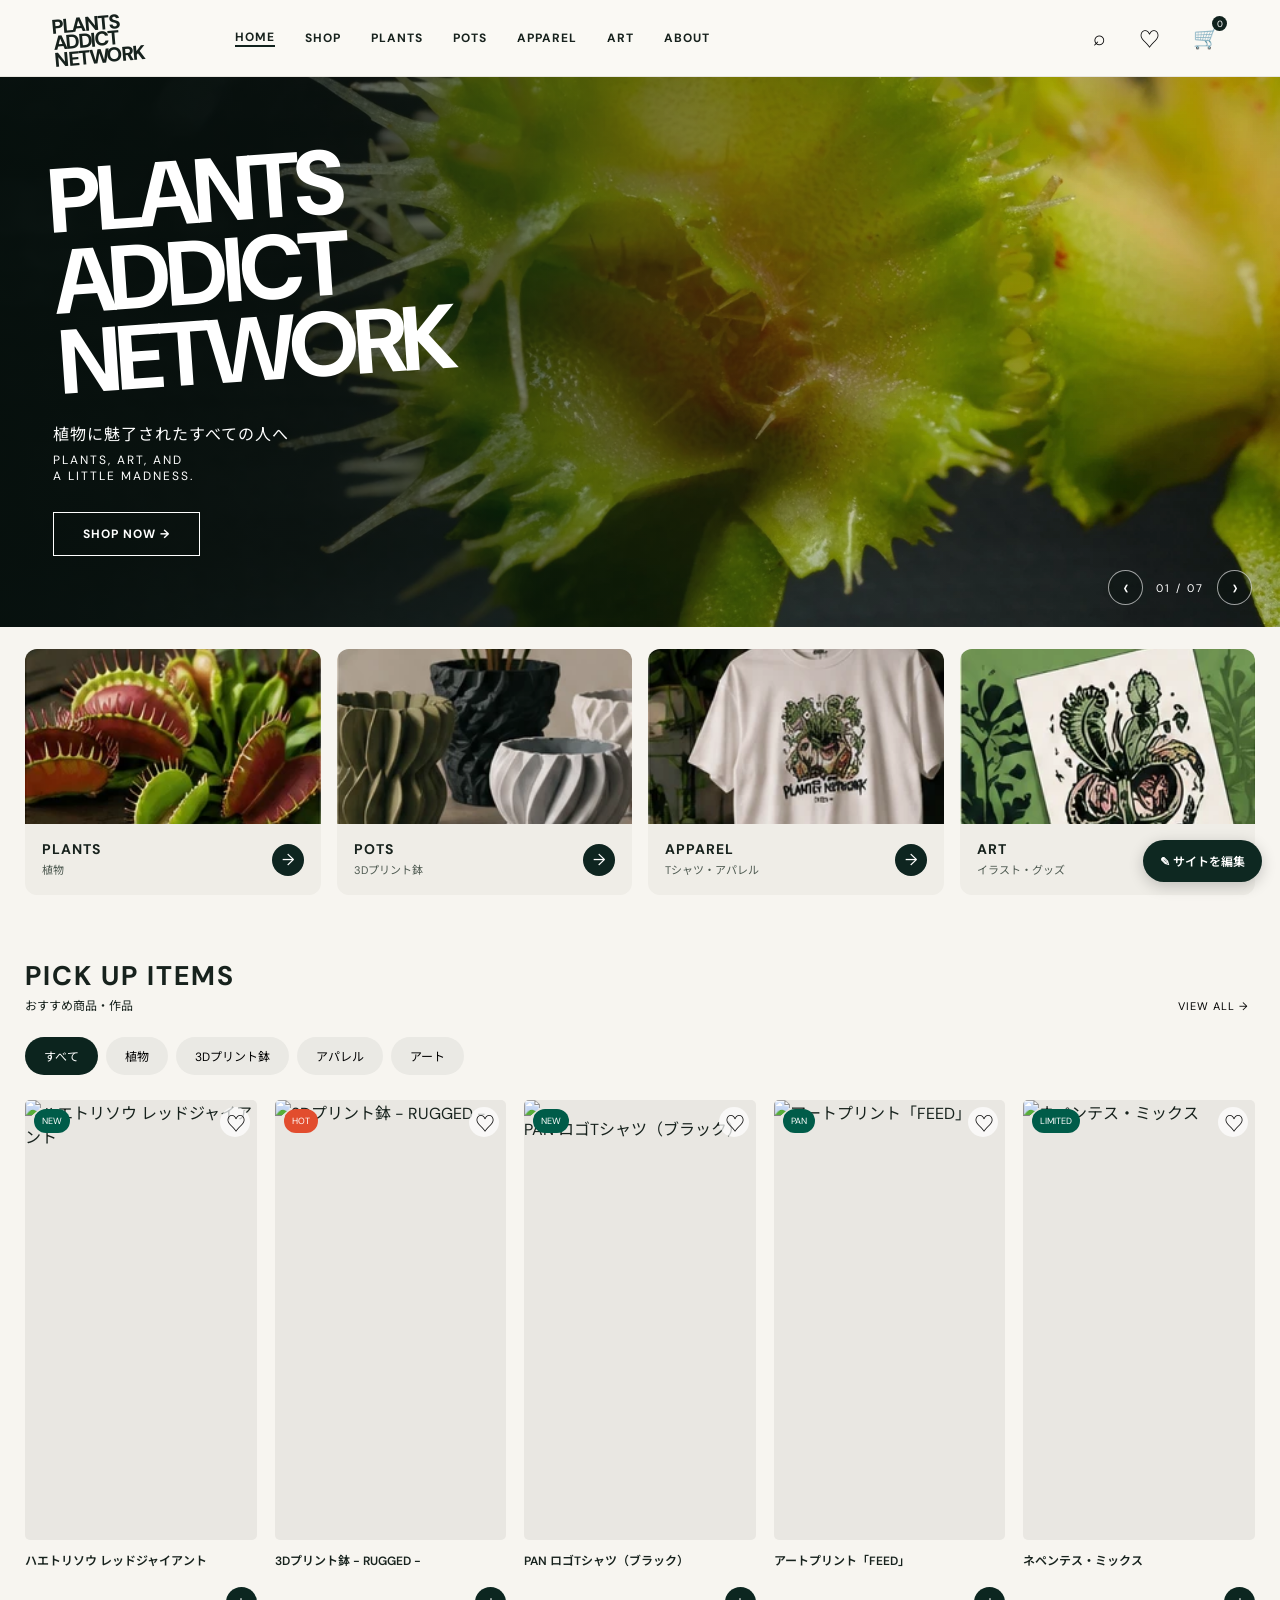
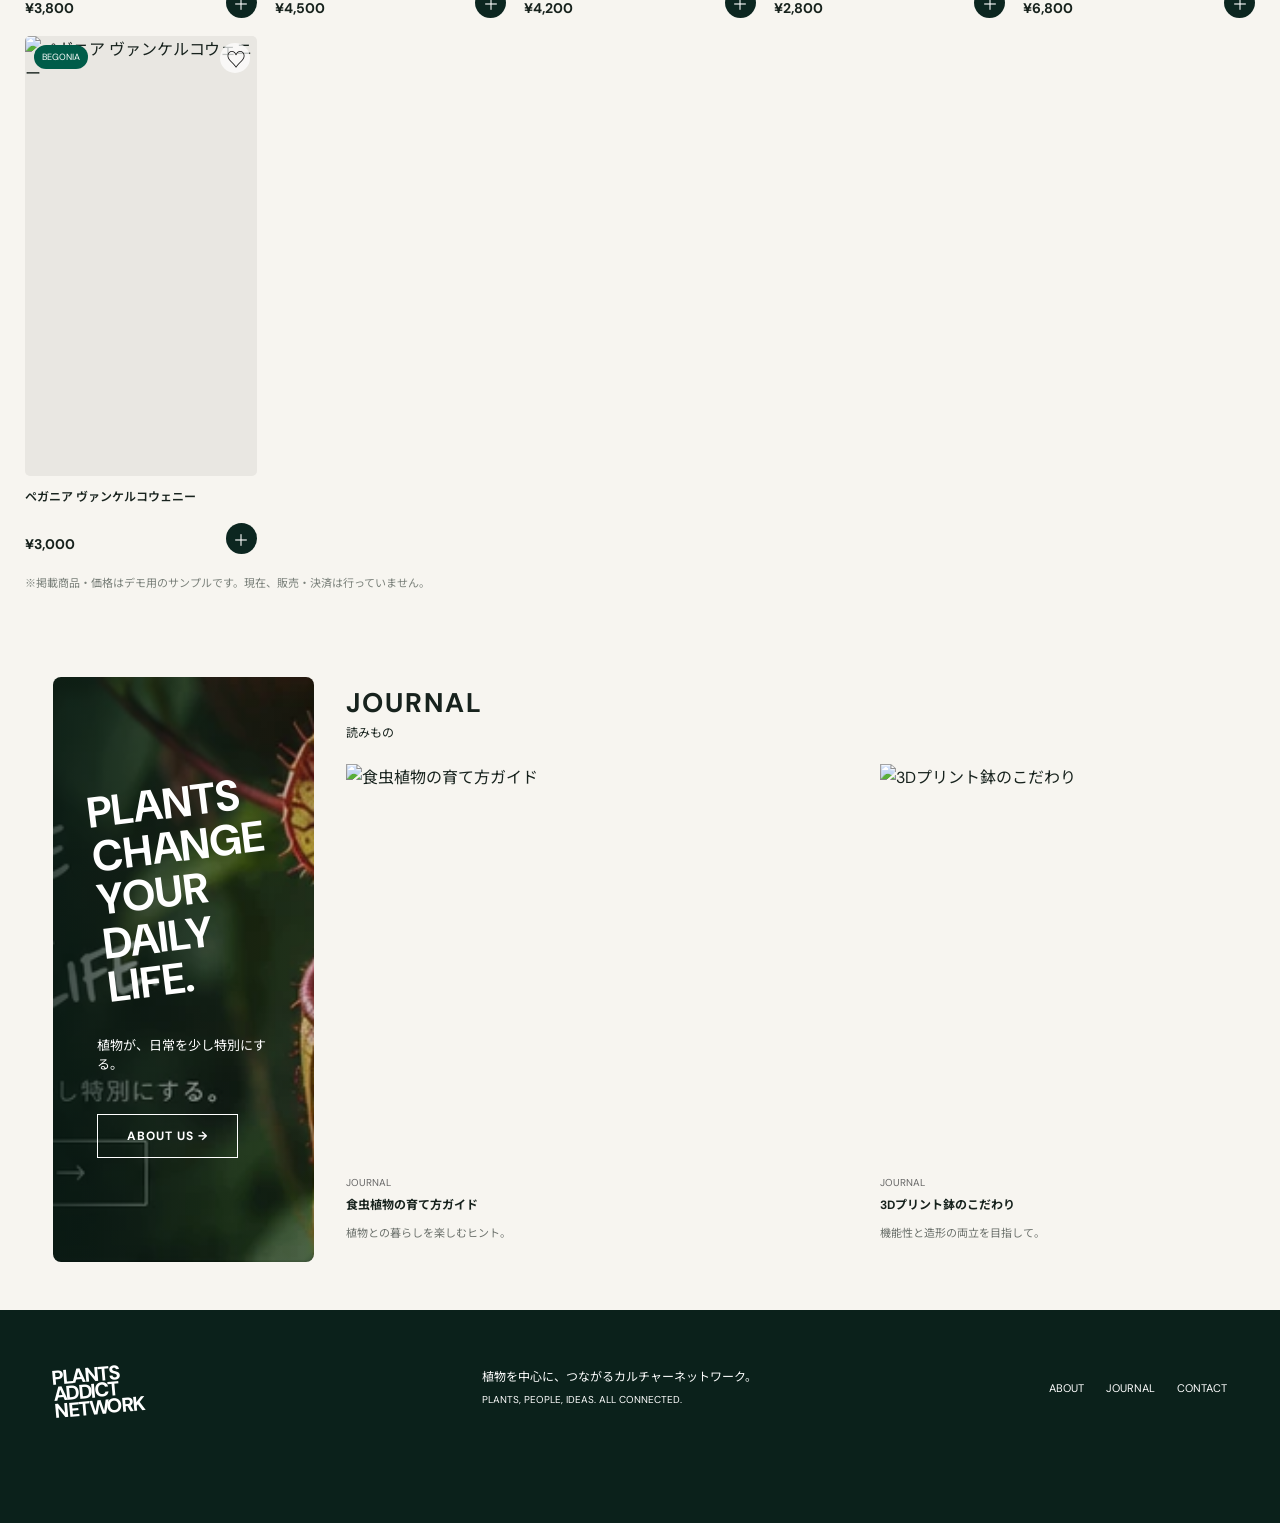
==== commit 1d583b4e: "Add files via upload" ====
--- a/index.html
+++ b/index.html
@@ -5,15 +5,15 @@
 @media(max-width:800px){.wrap{padding:0 17px}.head-inner{height:72px;gap:8px}.logo{font-size:16px;min-width:105px}.nav{display:none}.head-actions{gap:8px}.mobile-menu{display:inline-block}.hero{height:480px;min-height:0}.hero:before{background:linear-gradient(90deg,#06100dce,#06100d25)}.hero-slide{background-position:55% center}.hero-controls{right:17px;bottom:18px}.hero h1{font-size:clamp(51px,12vw,76px);letter-spacing:-3px}.hero p{font-size:13px}.categories{gap:10px;padding:18px 0 30px}.category{background:none;border-radius:0;text-align:center}.category img{height:auto;aspect-ratio:1;border-radius:50%}.category-info{padding:8px 0;display:block}.category-info strong{font-size:10px}.category-info small{font-size:9px}.round-arrow{display:none}.section{padding:18px 0 42px}.section-heading h2{font-size:23px}.products{grid-template-columns:repeat(2,minmax(0,1fr));gap:22px 13px}.product-img img{aspect-ratio:1/1.05}.split{grid-template-columns:1fr;gap:25px}.about{min-height:270px}.journal-grid{grid-template-columns:repeat(2,1fr)}.journal-grid article:last-child{display:none}.footer{padding:40px 0 110px}.foot-flex{display:block}.foot-links{margin-top:25px;flex-wrap:wrap}.bottomnav{display:flex;position:fixed;bottom:0;left:0;right:0;z-index:60;background:#faf9f7;border-top:1px solid #ddd;justify-content:space-around;padding:8px 3px max(9px,env(safe-area-inset-bottom))}.bottomnav button{border:0;background:none;display:flex;align-items:center;flex-direction:column;gap:2px;font-size:9px;color:#16221d}.bottomnav span{font-size:20px}.mobilemenu{display:flex;position:absolute;top:72px;left:0;right:0;background:#faf9f5;flex-direction:column;padding:18px 28px;gap:20px;box-shadow:0 12px 20px #0002;font-size:13px;font-weight:700}.mobilemenu.open{display:flex}}
 @media(prefers-reduced-motion:reduce){.hero-slide{transition:none}}
 .admin-entry{position:fixed;bottom:18px;right:18px;z-index:64;border-radius:30px;padding:12px 17px;background:#0e2821;color:#fff;box-shadow:0 4px 15px #0003;font-size:12px;font-weight:600}.admin-entry:focus-visible{outline:3px solid #9ab98b;outline-offset:4px}@media(max-width:800px){.admin-entry{bottom:80px}}
-</style><title>PLANTS ADDICT NETWORK | 食虫植物・3Dプリント鉢・アート</title><meta name="description" content="植物に魅了されたすべての人へ。食虫植物、3Dプリント鉢、アパレル、植物アートを紹介するPLANTS ADDICT NETWORK。"><link rel="canonical" href="https://pantaseum22.github.io/plants-addict-network/"><meta property="og:type" content="website"><meta property="og:site_name" content="PLANTS ADDICT NETWORK"><meta property="og:title" content="PLANTS ADDICT NETWORK | 食虫植物・3Dプリント鉢・アート"><meta property="og:description" content="植物に魅了されたすべての人へ。食虫植物、3Dプリント鉢、アパレル、植物アートを紹介するPLANTS ADDICT NETWORK。"><meta property="og:url" content="https://pantaseum22.github.io/plants-addict-network/"><meta property="og:image" content="https://pantaseum22.github.io/plants-addict-network/assets/hero.webp"><meta name="twitter:card" content="summary_large_image"><link rel="sitemap" type="application/xml" href="/plants-addict-network/sitemap.xml"><script type="application/ld+json">{"@context":"https://schema.org","@type":"WebSite","name":"PLANTS ADDICT NETWORK","url":"https://pantaseum22.github.io/plants-addict-network/","description":"植物に魅了されたすべての人へ。食虫植物、3Dプリント鉢、アパレル、植物アートを紹介するPLANTS ADDICT NETWORK。"}</script></head><body>
+</style><title>PLANTS ADDICT NETWORK | 食虫植物・作家鉢・アート</title><meta name="description" content="植物に魅了されたすべての人へ。食虫植物、作家鉢、アパレル、植物アートを紹介するPLANTS ADDICT NETWORK。"><link rel="canonical" href="https://pantaseum22.github.io/plants-addict-network/"><meta property="og:type" content="website"><meta property="og:site_name" content="PLANTS ADDICT NETWORK"><meta property="og:title" content="PLANTS ADDICT NETWORK | 食虫植物・作家鉢・アート"><meta property="og:description" content="植物に魅了されたすべての人へ。食虫植物、作家鉢、アパレル、植物アートを紹介するPLANTS ADDICT NETWORK。"><meta property="og:url" content="https://pantaseum22.github.io/plants-addict-network/"><meta property="og:image" content="https://pantaseum22.github.io/plants-addict-network/assets/hero.webp"><meta name="twitter:card" content="summary_large_image"><link rel="sitemap" type="application/xml" href="/plants-addict-network/sitemap.xml"><script type="application/ld+json">{"@context":"https://schema.org","@type":"WebSite","name":"PLANTS ADDICT NETWORK","url":"https://pantaseum22.github.io/plants-addict-network/","description":"植物に魅了されたすべての人へ。食虫植物、作家鉢、アパレル、植物アートを紹介するPLANTS ADDICT NETWORK。"}</script></head><body>
 <header class="header"><div class="wrap head-inner"><a href="#home" class="logo">PLANTS<br>ADDICT<br>NETWORK</a><nav class="nav"><a href="#home" class="active">HOME</a><a href="#shop">SHOP</a><a href="#plants">PLANTS</a><a href="#pots">POTS</a><a href="#apparel">APPAREL</a><a href="#art">ART</a><a href="#about">ABOUT</a></nav><div class="head-actions"><button class="iconbtn" aria-label="検索" onclick="showSearch()">⌕</button><button class="iconbtn" aria-label="お気に入り" onclick="showFavorites()">♡</button><button class="iconbtn" aria-label="カート" onclick="openCart()">🛒<span class="count" id="cartcount">0</span></button><button class="iconbtn mobile-menu" aria-label="メニュー" onclick="toggleMenu()">☰</button></div></div><div id="mobilemenu" class="mobilemenu hidden"><a href="#home">HOME</a><a href="#shop">SHOP</a><a href="#plants">PLANTS</a><a href="#pots">POTS</a><a href="#apparel">APPAREL</a><a href="#art">ART</a><a href="#about">ABOUT</a></div></header>
 <main id="home"><section class="hero" aria-label="PAN メインビジュアル"><div class="hero-slide is-active" style="background-image:url('assets/hero.webp')" aria-hidden="true"></div><div class="hero-slide" style="background-image:url('assets/flytrap-close.webp')" aria-hidden="true"></div><div class="hero-slide" style="background-image:url('assets/about.webp')" aria-hidden="true"></div><div class="hero-slide" style="background-image:url('assets/slide-pinguicula.webp')" aria-hidden="true"></div><div class="hero-slide" style="background-image:url('assets/slide-drosera.webp')" aria-hidden="true"></div><div class="hero-slide" style="background-image:url('assets/slide-heliamphora.webp')" aria-hidden="true"></div><div class="hero-slide" style="background-image:url('assets/slide-woolly-drosera.webp')" aria-hidden="true"></div><div class="hero-controls"><button type="button" aria-label="前の写真" onclick="moveHero(-1)">‹</button><span class="hero-count" id="hero-count">01 / 07</span><button type="button" aria-label="次の写真" onclick="moveHero(1)">›</button></div><div class="wrap hero-content"><h1>PLANTS<br>ADDICT<br>NETWORK</h1><p id="hero-jp">植物に魅了されたすべての人へ</p><small>PLANTS, ART, AND<br>A LITTLE MADNESS.</small><a class="outline" href="#shop">SHOP NOW →</a></div></section><section class="wrap categories" aria-label="商品カテゴリー"><a class="category" href="#shop" onclick="setFilter('plants')"><img src="assets/plants-cat.webp" alt="食虫植物"><div class="category-info"><div><strong>PLANTS</strong><small>植物</small></div><span class="round-arrow">→</span></div></a><a class="category" href="#shop" onclick="setFilter('pots')"><img src="assets/pots-cat.webp" alt="3Dプリント鉢"><div class="category-info"><div><strong>POTS</strong><small>3Dプリント鉢</small></div><span class="round-arrow">→</span></div></a><a class="category" href="#shop" onclick="setFilter('apparel')"><img src="assets/apparel-cat.webp" alt="Tシャツ"><div class="category-info"><div><strong>APPAREL</strong><small>Tシャツ・アパレル</small></div><span class="round-arrow">→</span></div></a><a class="category" href="#shop" onclick="setFilter('art')"><img src="assets/art-cat.webp" alt="アート"><div class="category-info"><div><strong>ART</strong><small>イラスト・グッズ</small></div><span class="round-arrow">→</span></div></a></section>
-<section class="wrap section" id="shop"><div class="section-heading"><div><h2>PICK UP ITEMS</h2><p>おすすめ商品・作品</p></div><button class="text-link" onclick="setFilter('all')">VIEW ALL →</button></div><div class="filterbar" id="filters"><button class="filter active" data-filter="all">すべて</button><button class="filter" data-filter="plants">植物</button><button class="filter" data-filter="pots">3Dプリント鉢</button><button class="filter" data-filter="apparel">アパレル</button><button class="filter" data-filter="art">アート</button></div><div class="products" id="products"><article class="product"><div class="product-img"><a href="/plants-addict-network/products/1/"><img src="/plants-addict-network/assets/flytrap.webp" alt="ハエトリソウ レッドジャイアント" loading="lazy" width="400" height="440"></a><span class="pill ">NEW</span><button class="fav" aria-label="お気に入り" onclick="toggleFav(1)">♡</button></div><div class="product-info"><h3><a href="/plants-addict-network/products/1/">ハエトリソウ レッドジャイアント</a></h3><b>¥3,800</b><button class="cart-add" aria-label="デモカートに追加" onclick="addCart(1)">＋</button></div></article><article class="product"><div class="product-img"><a href="/plants-addict-network/products/2/"><img src="/plants-addict-network/assets/pot.webp" alt="3Dプリント鉢 - RUGGED -" loading="lazy" width="400" height="440"></a><span class="pill hot">HOT</span><button class="fav" aria-label="お気に入り" onclick="toggleFav(2)">♡</button></div><div class="product-info"><h3><a href="/plants-addict-network/products/2/">3Dプリント鉢 - RUGGED -</a></h3><b>¥4,500</b><button class="cart-add" aria-label="デモカートに追加" onclick="addCart(2)">＋</button></div></article><article class="product"><div class="product-img"><a href="/plants-addict-network/products/3/"><img src="/plants-addict-network/assets/shirt.webp" alt="PAN ロゴTシャツ（ブラック）" loading="lazy" width="400" height="440"></a><span class="pill ">NEW</span><button class="fav" aria-label="お気に入り" onclick="toggleFav(3)">♡</button></div><div class="product-info"><h3><a href="/plants-addict-network/products/3/">PAN ロゴTシャツ（ブラック）</a></h3><b>¥4,200</b><button class="cart-add" aria-label="デモカートに追加" onclick="addCart(3)">＋</button></div></article><article class="product"><div class="product-img"><a href="/plants-addict-network/products/4/"><img src="/plants-addict-network/assets/print.webp" alt="アートプリント「FEED」" loading="lazy" width="400" height="440"></a><span class="pill ">PAN</span><button class="fav" aria-label="お気に入り" onclick="toggleFav(4)">♡</button></div><div class="product-info"><h3><a href="/plants-addict-network/products/4/">アートプリント「FEED」</a></h3><b>¥2,800</b><button class="cart-add" aria-label="デモカートに追加" onclick="addCart(4)">＋</button></div></article><article class="product"><div class="product-img"><a href="/plants-addict-network/products/5/"><img src="/plants-addict-network/assets/nepenthes.webp" alt="ネペンテス・ミックス" loading="lazy" width="400" height="440"></a><span class="pill ">LIMITED</span><button class="fav" aria-label="お気に入り" onclick="toggleFav(5)">♡</button></div><div class="product-info"><h3><a href="/plants-addict-network/products/5/">ネペンテス・ミックス</a></h3><b>¥6,800</b><button class="cart-add" aria-label="デモカートに追加" onclick="addCart(5)">＋</button></div></article></div><p style="font-size:11px;color:#7a807a;margin-top:20px">※掲載商品・価格はデモ用のサンプルです。現在、販売・決済は行っていません。</p></section>
-<div class="wrap split"><section class="about" id="about"><h2>PLANTS<br>CHANGE<br>YOUR<br>DAILY LIFE.</h2><p id="about-text">植物が、日常を少し特別にする。</p><a href="#journal" class="outline">ABOUT US →</a></section><section class="journal" id="journal"><div class="section-heading"><div><h2>JOURNAL</h2><p>読みもの</p></div><span class="text-link">VIEW ALL →</span></div><div class="journal-grid"><article><img src="assets/journal-1.webp" alt="植物の栽培スペース"><time>JOURNAL</time><h3>食虫植物の育て方ガイド</h3><p>植物との暮らしを楽しむヒント。</p></article><article><img src="assets/journal-2.webp" alt="3Dプリント鉢"><time>JOURNAL</time><h3>3Dプリント鉢のこだわり</h3><p>機能性と造形の両立を目指して。</p></article><article><img src="assets/journal-3.webp" alt="イラスト制作"><time>JOURNAL</time><h3>イラストに込めた想い</h3><p>植物の魅力を、別のかたちで。</p></article></div></section></div></main>
-<footer class="footer"><div class="wrap foot-flex"><a href="#home" class="logo">PLANTS<br>ADDICT<br>NETWORK</a><p>植物を中心に、つながるカルチャーネットワーク。<br><small>PLANTS, PEOPLE, IDEAS. ALL CONNECTED.</small></p><div class="foot-links"><a href="#about">ABOUT</a><a href="#journal">JOURNAL</a></div></div></footer>
+<section class="wrap section" id="shop"><div class="section-heading"><div><h2>PICK UP ITEMS</h2><p>おすすめ商品・作品</p></div><button class="text-link" onclick="setFilter('all')">VIEW ALL →</button></div><div class="filterbar" id="filters"><button class="filter active" data-filter="all">すべて</button><button class="filter" data-filter="plants">植物</button><button class="filter" data-filter="pots">3Dプリント鉢</button><button class="filter" data-filter="apparel">アパレル</button><button class="filter" data-filter="art">アート</button></div><div class="products" id="products"><article class="product"><div class="product-img"><a href="/plants-addict-network/products/1/"><img src="/plants-addict-network/assets/flytrap.webp" alt="ハエトリソウ レッドジャイアント" loading="lazy" width="400" height="440"></a><span class="pill ">NEW</span><button class="fav" aria-label="お気に入り" onclick="toggleFav(1)">♡</button></div><div class="product-info"><h3><a href="/plants-addict-network/products/1/">ハエトリソウ レッドジャイアント</a></h3><b>¥3,800</b><button class="cart-add" aria-label="デモカートに追加" onclick="addCart(1)">＋</button></div></article><article class="product"><div class="product-img"><a href="/plants-addict-network/products/2/"><img src="/plants-addict-network/assets/pot.webp" alt="3Dプリント鉢 - RUGGED -" loading="lazy" width="400" height="440"></a><span class="pill hot">HOT</span><button class="fav" aria-label="お気に入り" onclick="toggleFav(2)">♡</button></div><div class="product-info"><h3><a href="/plants-addict-network/products/2/">3Dプリント鉢 - RUGGED -</a></h3><b>¥4,500</b><button class="cart-add" aria-label="デモカートに追加" onclick="addCart(2)">＋</button></div></article><article class="product"><div class="product-img"><a href="/plants-addict-network/products/3/"><img src="/plants-addict-network/assets/shirt.webp" alt="PAN ロゴTシャツ（ブラック）" loading="lazy" width="400" height="440"></a><span class="pill ">NEW</span><button class="fav" aria-label="お気に入り" onclick="toggleFav(3)">♡</button></div><div class="product-info"><h3><a href="/plants-addict-network/products/3/">PAN ロゴTシャツ（ブラック）</a></h3><b>¥4,200</b><button class="cart-add" aria-label="デモカートに追加" onclick="addCart(3)">＋</button></div></article><article class="product"><div class="product-img"><a href="/plants-addict-network/products/4/"><img src="/plants-addict-network/assets/print.webp" alt="アートプリント「FEED」" loading="lazy" width="400" height="440"></a><span class="pill ">PAN</span><button class="fav" aria-label="お気に入り" onclick="toggleFav(4)">♡</button></div><div class="product-info"><h3><a href="/plants-addict-network/products/4/">アートプリント「FEED」</a></h3><b>¥2,800</b><button class="cart-add" aria-label="デモカートに追加" onclick="addCart(4)">＋</button></div></article><article class="product"><div class="product-img"><a href="/plants-addict-network/products/5/"><img src="/plants-addict-network/assets/nepenthes.webp" alt="ネペンテス・ミックス" loading="lazy" width="400" height="440"></a><span class="pill ">LIMITED</span><button class="fav" aria-label="お気に入り" onclick="toggleFav(5)">♡</button></div><div class="product-info"><h3><a href="/plants-addict-network/products/5/">ネペンテス・ミックス</a></h3><b>¥6,800</b><button class="cart-add" aria-label="デモカートに追加" onclick="addCart(5)">＋</button></div></article><article class="product"><div class="product-img"><a href="/plants-addict-network/products/1795075331103/"><img src="/plants-addict-network/uploads/87e1bfc3-4dd0-4d02-ae45-81e25458a34a.jpg" alt="ペガニア ヴァンケルコウェニー" loading="lazy" width="400" height="440"></a><span class="pill ">BEGONIA</span><button class="fav" aria-label="お気に入り" onclick="toggleFav(1795075331103)">♡</button></div><div class="product-info"><h3><a href="/plants-addict-network/products/1795075331103/">ペガニア ヴァンケルコウェニー</a></h3><b>¥3,000</b><button class="cart-add" aria-label="デモカートに追加" onclick="addCart(1795075331103)">＋</button></div></article></div><p style="font-size:11px;color:#7a807a;margin-top:20px">※掲載商品・価格はデモ用のサンプルです。現在、販売・決済は行っていません。</p></section>
+<div class="wrap split"><section class="about" id="about"><h2>PLANTS<br>CHANGE<br>YOUR<br>DAILY LIFE.</h2><p id="about-text">植物が、日常を少し特別にする。</p><a href="#journal" class="outline">ABOUT US →</a></section><section class="journal" id="journal"><div class="section-heading"><div><h2>JOURNAL</h2><p>読みもの</p></div><a class="text-link" href="/plants-addict-network/journal.html">VIEW ALL →</a></div><div class="journal-grid"><article><a href="/plants-addict-network/journal-1.html"><img src="/plants-addict-network/assets/journal-1.webp" alt="食虫植物の育て方ガイド" loading="lazy" width="520" height="400"></a><time>JOURNAL</time><h3><a href="/plants-addict-network/journal-1.html">食虫植物の育て方ガイド</a></h3><p>植物との暮らしを楽しむヒント。</p></article><article><a href="/plants-addict-network/journal-2.html"><img src="/plants-addict-network/assets/journal-2.webp" alt="3Dプリント鉢のこだわり" loading="lazy" width="520" height="400"></a><time>JOURNAL</time><h3><a href="/plants-addict-network/journal-2.html">3Dプリント鉢のこだわり</a></h3><p>機能性と造形の両立を目指して。</p></article><article><a href="/plants-addict-network/journal-3.html"><img src="/plants-addict-network/assets/journal-3.webp" alt="イラストに込めた想い" loading="lazy" width="520" height="400"></a><time>JOURNAL</time><h3><a href="/plants-addict-network/journal-3.html">イラストに込めた想い</a></h3><p>植物の魅力を、別のかたちで。</p></article></div></section></div></main>
+<footer class="footer"><div class="wrap foot-flex"><a href="#home" class="logo">PLANTS<br>ADDICT<br>NETWORK</a><p>植物を中心に、つながるカルチャーネットワーク。<br><small>PLANTS, PEOPLE, IDEAS. ALL CONNECTED.</small></p><div class="foot-links"><a href="#about">ABOUT</a><a href="#journal">JOURNAL</a><a href="mailto:pantaseum22@gmail.com">CONTACT</a></div></div></footer>
 <nav class="bottomnav"><button onclick="location.hash='home'"><span>⌂</span>ホーム</button><button onclick="showSearch()"><span>⌕</span>さがす</button><button onclick="location.hash='shop';setFilter('all')"><span>▦</span>カテゴリ</button><button onclick="location.hash='journal'"><span>▤</span>読みもの</button><button onclick="openCart()"><span>🛒</span>カート</button></nav>
 <div class="drawer-bg" id="drawerbg" onclick="if(event.target===this)closeDrawer()"><aside class="drawer"><button class="drawer-close" onclick="closeDrawer()">×</button><div id="drawerbody"></div></aside></div><div class="toast" id="toast"></div>
-<script>window.__PAN_DATA__={"revision":1,"settings":{"title":"PLANTS ADDICT NETWORK | 食虫植物・3Dプリント鉢・アート","description":"植物に魅了されたすべての人へ。食虫植物、3Dプリント鉢、アパレル、植物アートを紹介するPLANTS ADDICT NETWORK。","hero":"植物に魅了されたすべての人へ","about":"植物が、日常を少し特別にする。","contact":"","googleVerification":""},"products":[{"id":1,"name":"ハエトリソウ レッドジャイアント","price":3800,"cat":"plants","img":"/plants-addict-network/assets/flytrap.webp","tag":"NEW","description":"ハエトリソウ レッドジャイアントのサンプル掲載です。商品詳細は準備中です。"},{"id":2,"name":"3Dプリント鉢 - RUGGED -","price":4500,"cat":"pots","img":"/plants-addict-network/assets/pot.webp","tag":"HOT","description":"3Dプリント鉢 - RUGGED -のサンプル掲載です。商品詳細は準備中です。"},{"id":3,"name":"PAN ロゴTシャツ（ブラック）","price":4200,"cat":"apparel","img":"/plants-addict-network/assets/shirt.webp","tag":"NEW","description":"PAN ロゴTシャツ（ブラック）のサンプル掲載です。商品詳細は準備中です。"},{"id":4,"name":"アートプリント「FEED」","price":2800,"cat":"art","img":"/plants-addict-network/assets/print.webp","tag":"","description":"アートプリント「FEED」のサンプル掲載です。商品詳細は準備中です。"},{"id":5,"name":"ネペンテス・ミックス","price":6800,"cat":"plants","img":"/plants-addict-network/assets/nepenthes.webp","tag":"LIMITED","description":"ネペンテス・ミックスのサンプル掲載です。商品詳細は準備中です。"}]};</script>
+<script>window.__PAN_DATA__={"revision":2,"settings":{"title":"PLANTS ADDICT NETWORK | 食虫植物・作家鉢・アート","description":"植物に魅了されたすべての人へ。食虫植物、作家鉢、アパレル、植物アートを紹介するPLANTS ADDICT NETWORK。","hero":"植物に魅了されたすべての人へ","about":"植物が、日常を少し特別にする。","contact":"pantaseum22@gmail.com","googleVerification":""},"products":[{"id":1,"name":"ハエトリソウ レッドジャイアント","price":3800,"cat":"plants","img":"/plants-addict-network/assets/flytrap.webp","tag":"NEW","description":"ハエトリソウ レッドジャイアントのサンプル掲載です。商品詳細は準備中です。"},{"id":2,"name":"3Dプリント鉢 - RUGGED -","price":4500,"cat":"pots","img":"/plants-addict-network/assets/pot.webp","tag":"HOT","description":"3Dプリント鉢 - RUGGED -のサンプル掲載です。商品詳細は準備中です。"},{"id":3,"name":"PAN ロゴTシャツ（ブラック）","price":4200,"cat":"apparel","img":"/plants-addict-network/assets/shirt.webp","tag":"NEW","description":"PAN ロゴTシャツ（ブラック）のサンプル掲載です。商品詳細は準備中です。"},{"id":4,"name":"アートプリント「FEED」","price":2800,"cat":"art","img":"/plants-addict-network/assets/print.webp","tag":"","description":"アートプリント「FEED」のサンプル掲載です。商品詳細は準備中です。"},{"id":5,"name":"ネペンテス・ミックス","price":6800,"cat":"plants","img":"/plants-addict-network/assets/nepenthes.webp","tag":"LIMITED","description":"ネペンテス・ミックスのサンプル掲載です。商品詳細は準備中です。"},{"id":1795075331103,"name":"ペガニア ヴァンケルコウェニー","price":3000,"cat":"plants","img":"/plants-addict-network/uploads/87e1bfc3-4dd0-4d02-ae45-81e25458a34a.jpg","tag":"BEGONIA","description":"プレ"}],"articles":[{"id":1,"title":"食虫植物の育て方ガイド","excerpt":"植物との暮らしを楽しむヒント。","body":"","img":"/assets/journal-1.webp","date":""},{"id":2,"title":"3Dプリント鉢のこだわり","excerpt":"機能性と造形の両立を目指して。","body":"","img":"/assets/journal-2.webp","date":""},{"id":3,"title":"イラストに込めた想い","excerpt":"植物の魅力を、別のかたちで。","body":"","img":"/assets/journal-3.webp","date":""}]};</script>
 <script>
 // PAN HERO: 7枚の写真を5秒ごとにフェード切り替え。矢印でも操作できます。
 const heroSlides = Array.from(document.querySelectorAll('.hero-slide'));
